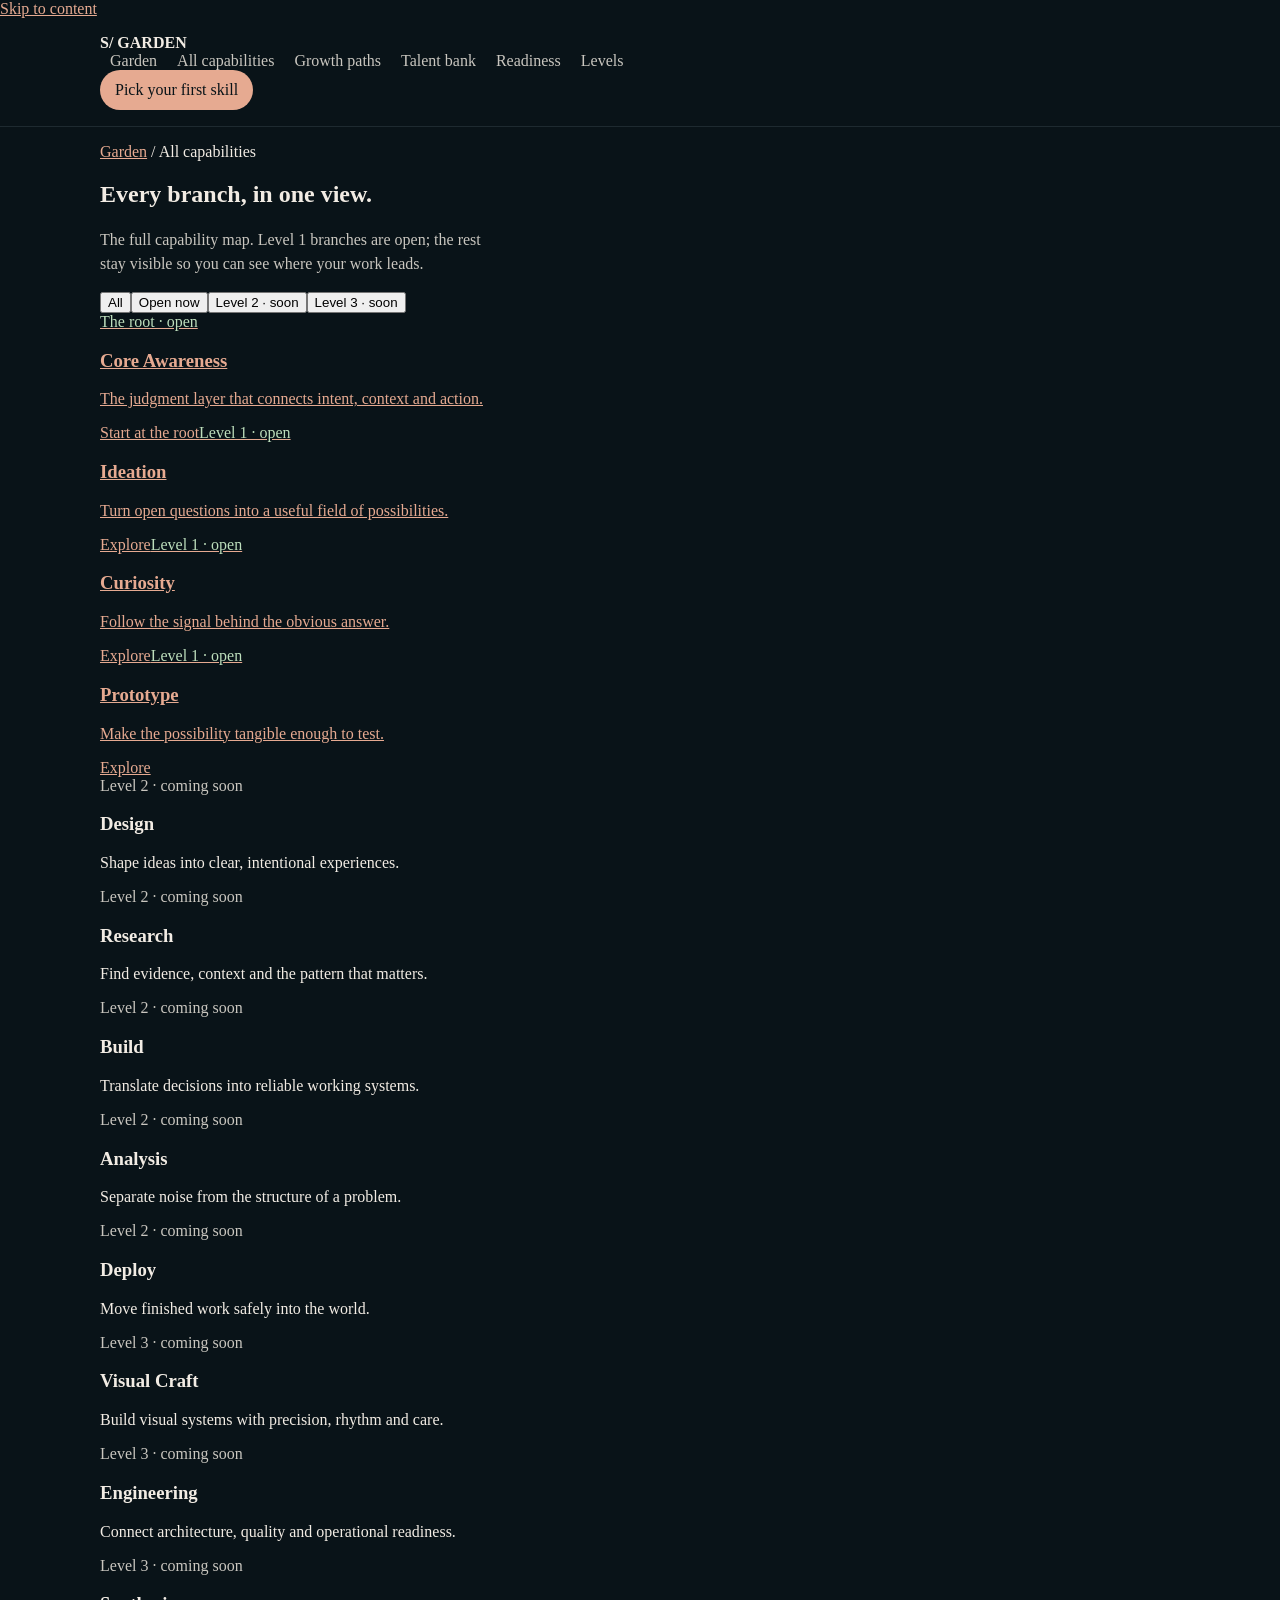
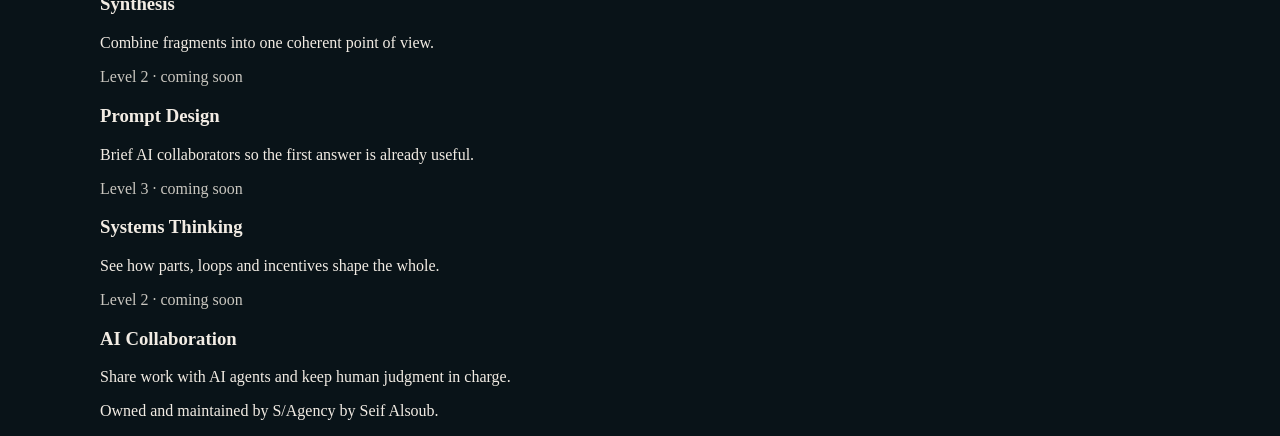
==== capabilities.html @ 02c0d37f "Add capabilities.html" ====
<!doctype html><html lang="en"><head><meta charset="utf-8"><link rel="icon" href="assets/img/favicon.svg" type="image/svg+xml"><meta name="viewport" content="width=device-width,initial-scale=1"><title>All capabilities · S/ Capability Garden</title><link rel="stylesheet" href="assets/css/site.css"></head><body><a class="skip" href="#main">Skip to content</a><header class="site-head"><div class="wrap"><a class="brand" href="index.html">S/ GARDEN</a><nav class="nav" id="site-nav"><a href="index.html">Garden</a><a href="capabilities.html" aria-current="page">All capabilities</a><a href="growth-paths.html">Growth paths</a><a href="talent-bank.html">Talent bank</a><a href="readiness.html">Readiness</a><a href="levels.html">Levels</a></nav><a class="btn btn-primary head-cta" href="index.html#start">Pick your first skill</a></div></header><main id="main"><section class="page-hero"><div class="wrap"><p class="crumbs"><a href="index.html">Garden</a> / All capabilities</p><h1>Every branch, in one view.</h1><p class="lede">The full capability map. Level 1 branches are open; the rest stay visible so you can see where your work leads.</p></div></section><section class="section tight"><div class="wrap"><div class="chips" data-filter-group="#cap-grid" role="group" aria-label="Filter capabilities"><button class="chip" aria-pressed="true" data-filter="all">All</button><button class="chip" aria-pressed="false" data-filter="open">Open now</button><button class="chip" aria-pressed="false" data-filter="l2">Level 2 · soon</button><button class="chip" aria-pressed="false" data-filter="l3">Level 3 · soon</button></div><div class="grid3" id="cap-grid"><a class="cap live" href="skills/core-awareness.html" data-tags="open root"><span class="pill open"><span class="dot"></span>The root · open</span><h3>Core Awareness</h3><p>The judgment layer that connects intent, context and action.</p><span class="act">Start at the root</span></a><a class="cap live" href="skills/ideation.html" data-tags="open l1"><span class="pill open"><span class="dot"></span>Level 1 · open</span><h3>Ideation</h3><p>Turn open questions into a useful field of possibilities.</p><span class="act">Explore</span></a><a class="cap live" href="skills/curiosity.html" data-tags="open l1"><span class="pill open"><span class="dot"></span>Level 1 · open</span><h3>Curiosity</h3><p>Follow the signal behind the obvious answer.</p><span class="act">Explore</span></a><a class="cap live" href="skills/prototype.html" data-tags="open l1"><span class="pill open"><span class="dot"></span>Level 1 · open</span><h3>Prototype</h3><p>Make the possibility tangible enough to test.</p><span class="act">Explore</span></a><div class="cap locked" data-tags="l2"><span class="pill soon">Level 2 · coming soon</span><h3>Design</h3><p>Shape ideas into clear, intentional experiences.</p></div><div class="cap locked" data-tags="l2"><span class="pill soon">Level 2 · coming soon</span><h3>Research</h3><p>Find evidence, context and the pattern that matters.</p></div><div class="cap locked" data-tags="l2"><span class="pill soon">Level 2 · coming soon</span><h3>Build</h3><p>Translate decisions into reliable working systems.</p></div><div class="cap locked" data-tags="l2"><span class="pill soon">Level 2 · coming soon</span><h3>Analysis</h3><p>Separate noise from the structure of a problem.</p></div><div class="cap locked" data-tags="l2"><span class="pill soon">Level 2 · coming soon</span><h3>Deploy</h3><p>Move finished work safely into the world.</p></div><div class="cap locked" data-tags="l3"><span class="pill soon">Level 3 · coming soon</span><h3>Visual Craft</h3><p>Build visual systems with precision, rhythm and care.</p></div><div class="cap locked" data-tags="l3"><span class="pill soon">Level 3 · coming soon</span><h3>Engineering</h3><p>Connect architecture, quality and operational readiness.</p></div><div class="cap locked" data-tags="l3"><span class="pill soon">Level 3 · coming soon</span><h3>Synthesis</h3><p>Combine fragments into one coherent point of view.</p></div><div class="cap locked" data-tags="l2"><span class="pill soon">Level 2 · coming soon</span><h3>Prompt Design</h3><p>Brief AI collaborators so the first answer is already useful.</p></div><div class="cap locked" data-tags="l3"><span class="pill soon">Level 3 · coming soon</span><h3>Systems Thinking</h3><p>See how parts, loops and incentives shape the whole.</p></div><div class="cap locked" data-tags="l2"><span class="pill soon">Level 2 · coming soon</span><h3>AI Collaboration</h3><p>Share work with AI agents and keep human judgment in charge.</p></div></div></div></section></main><footer class="site-foot"><div class="wrap"><p class="copy">Owned and maintained by S/Agency by Seif Alsoub.</p></div></footer><script src="assets/js/site.js" defer></script></body></html>
---- assets/css/site.css ----
/* Capability Garden — core styles (full file uploading next) */
:root{--bg:#091318;--ink:#f2ece4;--muted:#c9c6bf;--leaf:#bddebc;--clay:#e6aa91;--bark:#71463a}
*{box-sizing:border-box}html,body{margin:0;background:var(--bg);color:var(--ink);font-family:Georgia,serif}
a{color:var(--clay)}.wrap{max-width:1120px;margin:0 auto;padding:0 20px}.site-head{padding:16px 0;border-bottom:1px solid #1e2a30}.brand{display:inline-flex;gap:8px;align-items:center;text-decoration:none;color:var(--ink);font-weight:700}.nav a{margin:0 10px;text-decoration:none;color:var(--muted)}.btn{display:inline-flex;gap:8px;align-items:center;padding:10px 14px;border:1px solid #2a3a42;border-radius:999px;text-decoration:none;color:var(--ink)}.btn-primary{background:var(--clay);color:#091318;border-color:transparent}.hero{padding:48px 0}.lede{color:var(--muted);max-width:50ch;line-height:1.5}.node.live{outline:2px solid var(--leaf)}.node.locked{opacity:.55}.pill.open{color:var(--leaf)}.pill.soon{color:var(--muted)}
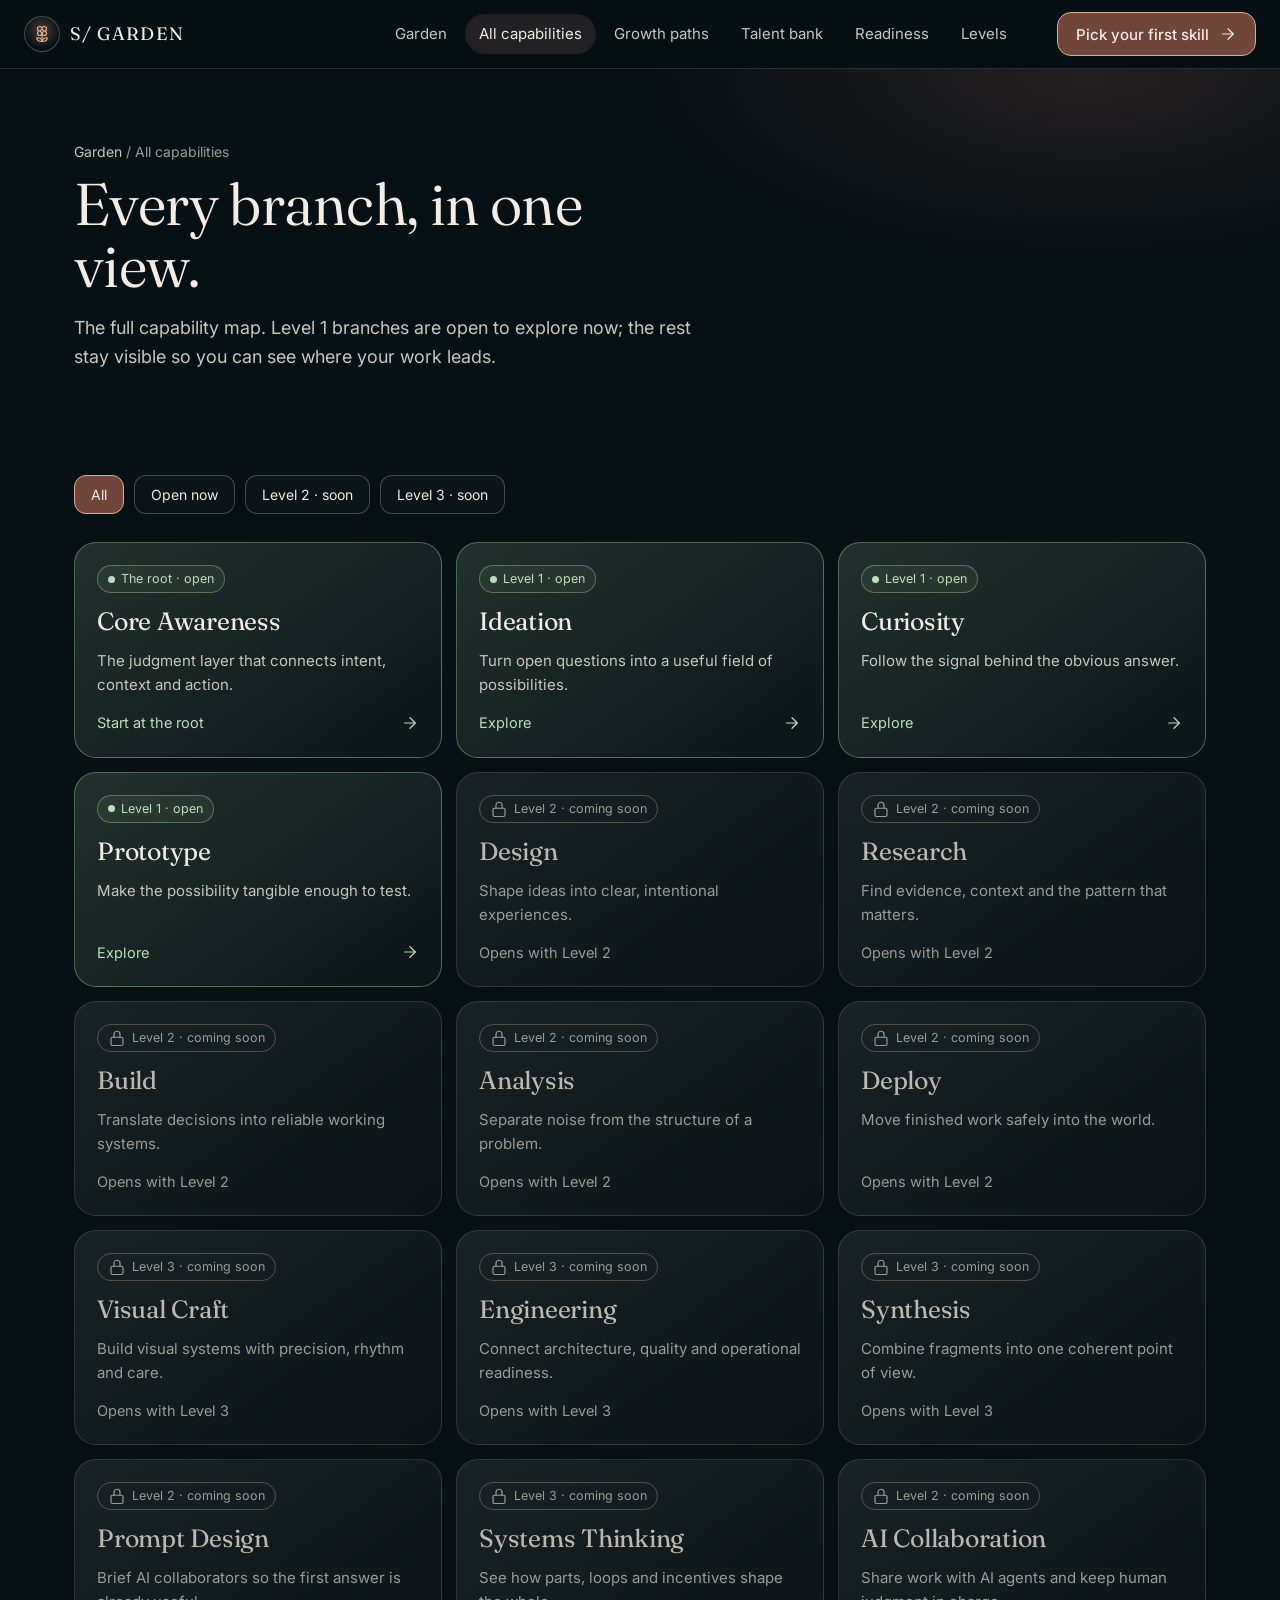
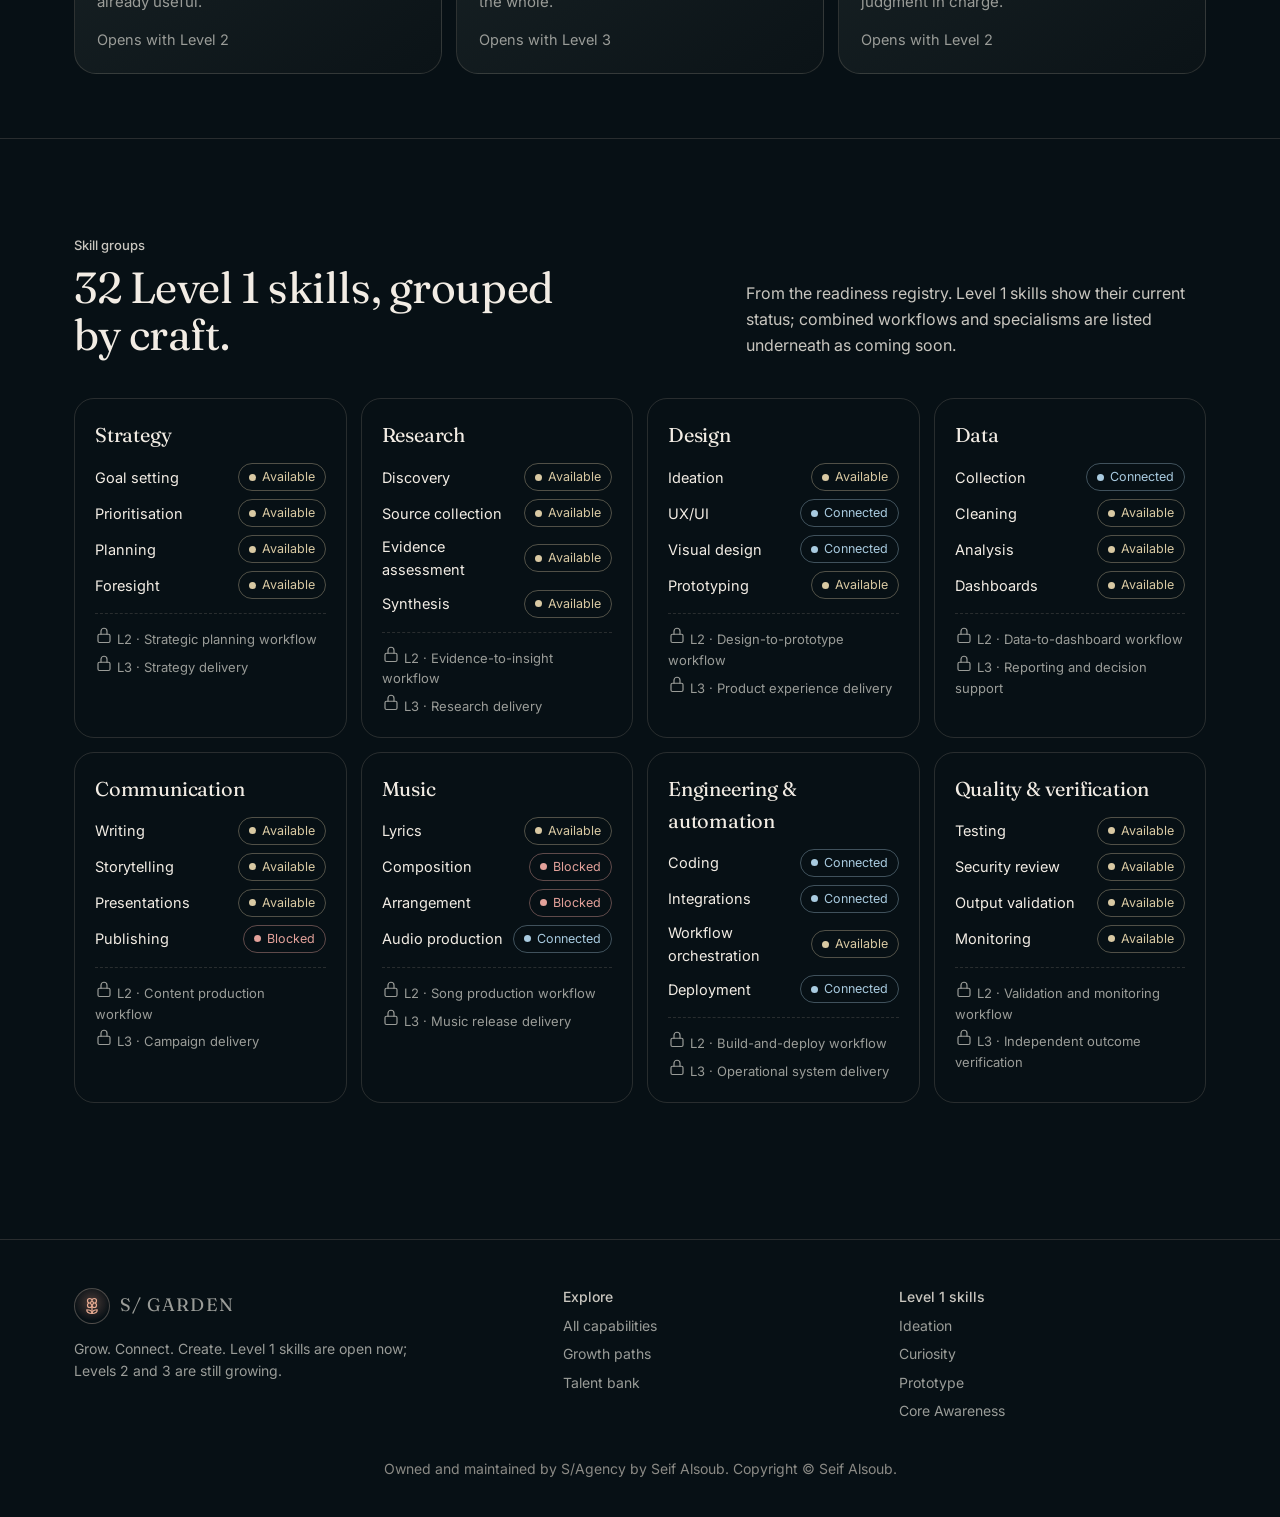
==== commit e4a3635b: "Full capabilities page" ====
--- a/capabilities.html
+++ b/capabilities.html
@@ -1 +1,27 @@
-<!doctype html><html lang="en"><head><meta charset="utf-8"><link rel="icon" href="assets/img/favicon.svg" type="image/svg+xml"><meta name="viewport" content="width=device-width,initial-scale=1"><title>All capabilities · S/ Capability Garden</title><link rel="stylesheet" href="assets/css/site.css"></head><body><a class="skip" href="#main">Skip to content</a><header class="site-head"><div class="wrap"><a class="brand" href="index.html">S/ GARDEN</a><nav class="nav" id="site-nav"><a href="index.html">Garden</a><a href="capabilities.html" aria-current="page">All capabilities</a><a href="growth-paths.html">Growth paths</a><a href="talent-bank.html">Talent bank</a><a href="readiness.html">Readiness</a><a href="levels.html">Levels</a></nav><a class="btn btn-primary head-cta" href="index.html#start">Pick your first skill</a></div></header><main id="main"><section class="page-hero"><div class="wrap"><p class="crumbs"><a href="index.html">Garden</a> / All capabilities</p><h1>Every branch, in one view.</h1><p class="lede">The full capability map. Level 1 branches are open; the rest stay visible so you can see where your work leads.</p></div></section><section class="section tight"><div class="wrap"><div class="chips" data-filter-group="#cap-grid" role="group" aria-label="Filter capabilities"><button class="chip" aria-pressed="true" data-filter="all">All</button><button class="chip" aria-pressed="false" data-filter="open">Open now</button><button class="chip" aria-pressed="false" data-filter="l2">Level 2 · soon</button><button class="chip" aria-pressed="false" data-filter="l3">Level 3 · soon</button></div><div class="grid3" id="cap-grid"><a class="cap live" href="skills/core-awareness.html" data-tags="open root"><span class="pill open"><span class="dot"></span>The root · open</span><h3>Core Awareness</h3><p>The judgment layer that connects intent, context and action.</p><span class="act">Start at the root</span></a><a class="cap live" href="skills/ideation.html" data-tags="open l1"><span class="pill open"><span class="dot"></span>Level 1 · open</span><h3>Ideation</h3><p>Turn open questions into a useful field of possibilities.</p><span class="act">Explore</span></a><a class="cap live" href="skills/curiosity.html" data-tags="open l1"><span class="pill open"><span class="dot"></span>Level 1 · open</span><h3>Curiosity</h3><p>Follow the signal behind the obvious answer.</p><span class="act">Explore</span></a><a class="cap live" href="skills/prototype.html" data-tags="open l1"><span class="pill open"><span class="dot"></span>Level 1 · open</span><h3>Prototype</h3><p>Make the possibility tangible enough to test.</p><span class="act">Explore</span></a><div class="cap locked" data-tags="l2"><span class="pill soon">Level 2 · coming soon</span><h3>Design</h3><p>Shape ideas into clear, intentional experiences.</p></div><div class="cap locked" data-tags="l2"><span class="pill soon">Level 2 · coming soon</span><h3>Research</h3><p>Find evidence, context and the pattern that matters.</p></div><div class="cap locked" data-tags="l2"><span class="pill soon">Level 2 · coming soon</span><h3>Build</h3><p>Translate decisions into reliable working systems.</p></div><div class="cap locked" data-tags="l2"><span class="pill soon">Level 2 · coming soon</span><h3>Analysis</h3><p>Separate noise from the structure of a problem.</p></div><div class="cap locked" data-tags="l2"><span class="pill soon">Level 2 · coming soon</span><h3>Deploy</h3><p>Move finished work safely into the world.</p></div><div class="cap locked" data-tags="l3"><span class="pill soon">Level 3 · coming soon</span><h3>Visual Craft</h3><p>Build visual systems with precision, rhythm and care.</p></div><div class="cap locked" data-tags="l3"><span class="pill soon">Level 3 · coming soon</span><h3>Engineering</h3><p>Connect architecture, quality and operational readiness.</p></div><div class="cap locked" data-tags="l3"><span class="pill soon">Level 3 · coming soon</span><h3>Synthesis</h3><p>Combine fragments into one coherent point of view.</p></div><div class="cap locked" data-tags="l2"><span class="pill soon">Level 2 · coming soon</span><h3>Prompt Design</h3><p>Brief AI collaborators so the first answer is already useful.</p></div><div class="cap locked" data-tags="l3"><span class="pill soon">Level 3 · coming soon</span><h3>Systems Thinking</h3><p>See how parts, loops and incentives shape the whole.</p></div><div class="cap locked" data-tags="l2"><span class="pill soon">Level 2 · coming soon</span><h3>AI Collaboration</h3><p>Share work with AI agents and keep human judgment in charge.</p></div></div></div></section></main><footer class="site-foot"><div class="wrap"><p class="copy">Owned and maintained by S/Agency by Seif Alsoub.</p></div></footer><script src="assets/js/site.js" defer></script></body></html>
+<!doctype html><html lang="en"><head><meta charset="utf-8"><link rel="icon" href="assets/img/favicon.svg" type="image/svg+xml">
+<meta name="viewport" content="width=device-width,initial-scale=1">
+<title>All capabilities · S/ Capability Garden</title><meta name="description" content="A living tree of human judgment and AI capability. Level 1 is open.">
+<link rel="preconnect" href="https://fonts.googleapis.com">
+<link rel="preconnect" href="https://fonts.gstatic.com" crossorigin>
+<link rel="stylesheet" href="https://fonts.googleapis.com/css2?family=Fraunces:opsz,wght@9..144,300..600&family=Inter:wght@400..600&display=swap">
+<link rel="stylesheet" href="assets/css/site.css"></head><body>
+<a class="skip" href="#main">Skip to content</a>
+<header class="site-head"><div class="wrap">
+<a class="brand" href="index.html" aria-label="S/ Garden home"><span class="mark"><svg class="icon" viewBox="0 0 24 24" aria-hidden="true"><path d="M12 5a3 3 0 1 1 3 3m-3-3a3 3 0 1 0-3 3m3-3v1M9 8a3 3 0 1 0 3 3M9 8h1m5 0a3 3 0 1 1-3 3m3-3h-1m-2 3v-1"/><circle cx="12" cy="8" r="2"/><path d="M12 10v12"/><path d="M12 22c4.2 0 7-1.667 7-5-4.2 0-7 1.667-7 5Z"/><path d="M12 22c-4.2 0-7-1.667-7-5 4.2 0 7 1.667 7 5Z"/></svg></span>S/ GARDEN</a>
+<button class="menu-btn" aria-expanded="false" aria-controls="site-nav" aria-label="Menu"><svg class="icon" viewBox="0 0 24 24" aria-hidden="true"><path d="M4 6h16M4 12h16M4 18h16"/></svg></button>
+<nav class="nav" id="site-nav" aria-label="Main"><a href="index.html">Garden</a><a href="capabilities.html" aria-current="page">All capabilities</a><a href="growth-paths.html">Growth paths</a><a href="talent-bank.html">Talent bank</a><a href="readiness.html">Readiness</a><a href="levels.html">Levels</a></nav>
+<a class="btn btn-primary head-cta" href="index.html#start">Pick your first skill <svg class="icon" viewBox="0 0 24 24" aria-hidden="true"><path d="M5 12h14"/><path d="m12 5 7 7-7 7"/></svg></a>
+</div></header>
+<main id="main"><section class="page-hero"><div class="wrap"><p class="crumbs"><a href="index.html">Garden</a> / All capabilities</p><h1>Every branch, in one view.</h1><p class="lede">The full capability map. Level 1 branches are open to explore now; the rest stay visible so you can see where your work leads.</p></div></section>
+<section class="section tight"><div class="wrap">
+ <div class="chips" data-filter-group="#cap-grid" role="group" aria-label="Filter capabilities"><button class="chip" aria-pressed="true" data-filter="all">All</button><button class="chip" aria-pressed="false" data-filter="open">Open now</button><button class="chip" aria-pressed="false" data-filter="l2">Level 2 · soon</button><button class="chip" aria-pressed="false" data-filter="l3">Level 3 · soon</button></div>
+ <div class="grid3" id="cap-grid"><a class="cap live" href="skills/core-awareness.html" data-tags="open root"><span class="pill open" style="align-self:flex-start"><span class="dot"></span>The root · open</span><h3>Core Awareness</h3><p>The judgment layer that connects intent, context and action.</p><span class="act">Start at the root <svg class="icon" viewBox="0 0 24 24" aria-hidden="true"><path d="M5 12h14"/><path d="m12 5 7 7-7 7"/></svg></span></a><a class="cap live" href="skills/ideation.html" data-tags="open l1"><span class="pill open" style="align-self:flex-start"><span class="dot"></span>Level 1 · open</span><h3>Ideation</h3><p>Turn open questions into a useful field of possibilities.</p><span class="act">Explore <svg class="icon" viewBox="0 0 24 24" aria-hidden="true"><path d="M5 12h14"/><path d="m12 5 7 7-7 7"/></svg></span></a><a class="cap live" href="skills/curiosity.html" data-tags="open l1"><span class="pill open" style="align-self:flex-start"><span class="dot"></span>Level 1 · open</span><h3>Curiosity</h3><p>Follow the signal behind the obvious answer.</p><span class="act">Explore <svg class="icon" viewBox="0 0 24 24" aria-hidden="true"><path d="M5 12h14"/><path d="m12 5 7 7-7 7"/></svg></span></a><a class="cap live" href="skills/prototype.html" data-tags="open l1"><span class="pill open" style="align-self:flex-start"><span class="dot"></span>Level 1 · open</span><h3>Prototype</h3><p>Make the possibility tangible enough to test.</p><span class="act">Explore <svg class="icon" viewBox="0 0 24 24" aria-hidden="true"><path d="M5 12h14"/><path d="m12 5 7 7-7 7"/></svg></span></a><div class="cap locked" data-tags="l2"><span class="pill soon" style="align-self:flex-start"><svg class="icon" viewBox="0 0 24 24" aria-hidden="true"><rect width="16" height="11" x="4" y="11" rx="2"/><path d="M8 11V7a4 4 0 0 1 8 0v4"/></svg> Level 2 · coming soon</span><h3>Design</h3><p>Shape ideas into clear, intentional experiences.</p><span class="act">Opens with Level 2</span></div><div class="cap locked" data-tags="l2"><span class="pill soon" style="align-self:flex-start"><svg class="icon" viewBox="0 0 24 24" aria-hidden="true"><rect width="16" height="11" x="4" y="11" rx="2"/><path d="M8 11V7a4 4 0 0 1 8 0v4"/></svg> Level 2 · coming soon</span><h3>Research</h3><p>Find evidence, context and the pattern that matters.</p><span class="act">Opens with Level 2</span></div><div class="cap locked" data-tags="l2"><span class="pill soon" style="align-self:flex-start"><svg class="icon" viewBox="0 0 24 24" aria-hidden="true"><rect width="16" height="11" x="4" y="11" rx="2"/><path d="M8 11V7a4 4 0 0 1 8 0v4"/></svg> Level 2 · coming soon</span><h3>Build</h3><p>Translate decisions into reliable working systems.</p><span class="act">Opens with Level 2</span></div><div class="cap locked" data-tags="l2"><span class="pill soon" style="align-self:flex-start"><svg class="icon" viewBox="0 0 24 24" aria-hidden="true"><rect width="16" height="11" x="4" y="11" rx="2"/><path d="M8 11V7a4 4 0 0 1 8 0v4"/></svg> Level 2 · coming soon</span><h3>Analysis</h3><p>Separate noise from the structure of a problem.</p><span class="act">Opens with Level 2</span></div><div class="cap locked" data-tags="l2"><span class="pill soon" style="align-self:flex-start"><svg class="icon" viewBox="0 0 24 24" aria-hidden="true"><rect width="16" height="11" x="4" y="11" rx="2"/><path d="M8 11V7a4 4 0 0 1 8 0v4"/></svg> Level 2 · coming soon</span><h3>Deploy</h3><p>Move finished work safely into the world.</p><span class="act">Opens with Level 2</span></div><div class="cap locked" data-tags="l3"><span class="pill soon" style="align-self:flex-start"><svg class="icon" viewBox="0 0 24 24" aria-hidden="true"><rect width="16" height="11" x="4" y="11" rx="2"/><path d="M8 11V7a4 4 0 0 1 8 0v4"/></svg> Level 3 · coming soon</span><h3>Visual Craft</h3><p>Build visual systems with precision, rhythm and care.</p><span class="act">Opens with Level 3</span></div><div class="cap locked" data-tags="l3"><span class="pill soon" style="align-self:flex-start"><svg class="icon" viewBox="0 0 24 24" aria-hidden="true"><rect width="16" height="11" x="4" y="11" rx="2"/><path d="M8 11V7a4 4 0 0 1 8 0v4"/></svg> Level 3 · coming soon</span><h3>Engineering</h3><p>Connect architecture, quality and operational readiness.</p><span class="act">Opens with Level 3</span></div><div class="cap locked" data-tags="l3"><span class="pill soon" style="align-self:flex-start"><svg class="icon" viewBox="0 0 24 24" aria-hidden="true"><rect width="16" height="11" x="4" y="11" rx="2"/><path d="M8 11V7a4 4 0 0 1 8 0v4"/></svg> Level 3 · coming soon</span><h3>Synthesis</h3><p>Combine fragments into one coherent point of view.</p><span class="act">Opens with Level 3</span></div><div class="cap locked" data-tags="l2"><span class="pill soon" style="align-self:flex-start"><svg class="icon" viewBox="0 0 24 24" aria-hidden="true"><rect width="16" height="11" x="4" y="11" rx="2"/><path d="M8 11V7a4 4 0 0 1 8 0v4"/></svg> Level 2 · coming soon</span><h3>Prompt Design</h3><p>Brief AI collaborators so the first answer is already useful.</p><span class="act">Opens with Level 2</span></div><div class="cap locked" data-tags="l3"><span class="pill soon" style="align-self:flex-start"><svg class="icon" viewBox="0 0 24 24" aria-hidden="true"><rect width="16" height="11" x="4" y="11" rx="2"/><path d="M8 11V7a4 4 0 0 1 8 0v4"/></svg> Level 3 · coming soon</span><h3>Systems Thinking</h3><p>See how parts, loops and incentives shape the whole.</p><span class="act">Opens with Level 3</span></div><div class="cap locked" data-tags="l2"><span class="pill soon" style="align-self:flex-start"><svg class="icon" viewBox="0 0 24 24" aria-hidden="true"><rect width="16" height="11" x="4" y="11" rx="2"/><path d="M8 11V7a4 4 0 0 1 8 0v4"/></svg> Level 2 · coming soon</span><h3>AI Collaboration</h3><p>Share work with AI agents and keep human judgment in charge.</p><span class="act">Opens with Level 2</span></div></div>
+</div></section>
+<section class="section band"><div class="wrap"><div class="sec-head"><div><p class="label">Skill groups</p><h2>32 Level 1 skills, grouped by craft.</h2></div><p>From the readiness registry. Level 1 skills show their current status; combined workflows and specialisms are listed underneath as coming soon.</p></div>
+<div class="groups"><article class="group"><h3>Strategy</h3><ul><li><span>Goal setting</span><span class="pill Available"><span class="dot"></span>Available</span></li><li><span>Prioritisation</span><span class="pill Available"><span class="dot"></span>Available</span></li><li><span>Planning</span><span class="pill Available"><span class="dot"></span>Available</span></li><li><span>Foresight</span><span class="pill Available"><span class="dot"></span>Available</span></li></ul><div class="later"><span><svg class="icon" viewBox="0 0 24 24" aria-hidden="true"><rect width="16" height="11" x="4" y="11" rx="2"/><path d="M8 11V7a4 4 0 0 1 8 0v4"/></svg> L2 · Strategic planning workflow</span><span><svg class="icon" viewBox="0 0 24 24" aria-hidden="true"><rect width="16" height="11" x="4" y="11" rx="2"/><path d="M8 11V7a4 4 0 0 1 8 0v4"/></svg> L3 · Strategy delivery</span></div></article><article class="group"><h3>Research</h3><ul><li><span>Discovery</span><span class="pill Available"><span class="dot"></span>Available</span></li><li><span>Source collection</span><span class="pill Available"><span class="dot"></span>Available</span></li><li><span>Evidence assessment</span><span class="pill Available"><span class="dot"></span>Available</span></li><li><span>Synthesis</span><span class="pill Available"><span class="dot"></span>Available</span></li></ul><div class="later"><span><svg class="icon" viewBox="0 0 24 24" aria-hidden="true"><rect width="16" height="11" x="4" y="11" rx="2"/><path d="M8 11V7a4 4 0 0 1 8 0v4"/></svg> L2 · Evidence-to-insight workflow</span><span><svg class="icon" viewBox="0 0 24 24" aria-hidden="true"><rect width="16" height="11" x="4" y="11" rx="2"/><path d="M8 11V7a4 4 0 0 1 8 0v4"/></svg> L3 · Research delivery</span></div></article><article class="group"><h3>Design</h3><ul><li><span>Ideation</span><span class="pill Available"><span class="dot"></span>Available</span></li><li><span>UX/UI</span><span class="pill Connected"><span class="dot"></span>Connected</span></li><li><span>Visual design</span><span class="pill Connected"><span class="dot"></span>Connected</span></li><li><span>Prototyping</span><span class="pill Available"><span class="dot"></span>Available</span></li></ul><div class="later"><span><svg class="icon" viewBox="0 0 24 24" aria-hidden="true"><rect width="16" height="11" x="4" y="11" rx="2"/><path d="M8 11V7a4 4 0 0 1 8 0v4"/></svg> L2 · Design-to-prototype workflow</span><span><svg class="icon" viewBox="0 0 24 24" aria-hidden="true"><rect width="16" height="11" x="4" y="11" rx="2"/><path d="M8 11V7a4 4 0 0 1 8 0v4"/></svg> L3 · Product experience delivery</span></div></article><article class="group"><h3>Data</h3><ul><li><span>Collection</span><span class="pill Connected"><span class="dot"></span>Connected</span></li><li><span>Cleaning</span><span class="pill Available"><span class="dot"></span>Available</span></li><li><span>Analysis</span><span class="pill Available"><span class="dot"></span>Available</span></li><li><span>Dashboards</span><span class="pill Available"><span class="dot"></span>Available</span></li></ul><div class="later"><span><svg class="icon" viewBox="0 0 24 24" aria-hidden="true"><rect width="16" height="11" x="4" y="11" rx="2"/><path d="M8 11V7a4 4 0 0 1 8 0v4"/></svg> L2 · Data-to-dashboard workflow</span><span><svg class="icon" viewBox="0 0 24 24" aria-hidden="true"><rect width="16" height="11" x="4" y="11" rx="2"/><path d="M8 11V7a4 4 0 0 1 8 0v4"/></svg> L3 · Reporting and decision support</span></div></article><article class="group"><h3>Communication</h3><ul><li><span>Writing</span><span class="pill Available"><span class="dot"></span>Available</span></li><li><span>Storytelling</span><span class="pill Available"><span class="dot"></span>Available</span></li><li><span>Presentations</span><span class="pill Available"><span class="dot"></span>Available</span></li><li><span>Publishing</span><span class="pill Blocked"><span class="dot"></span>Blocked</span></li></ul><div class="later"><span><svg class="icon" viewBox="0 0 24 24" aria-hidden="true"><rect width="16" height="11" x="4" y="11" rx="2"/><path d="M8 11V7a4 4 0 0 1 8 0v4"/></svg> L2 · Content production workflow</span><span><svg class="icon" viewBox="0 0 24 24" aria-hidden="true"><rect width="16" height="11" x="4" y="11" rx="2"/><path d="M8 11V7a4 4 0 0 1 8 0v4"/></svg> L3 · Campaign delivery</span></div></article><article class="group"><h3>Music</h3><ul><li><span>Lyrics</span><span class="pill Available"><span class="dot"></span>Available</span></li><li><span>Composition</span><span class="pill Blocked"><span class="dot"></span>Blocked</span></li><li><span>Arrangement</span><span class="pill Blocked"><span class="dot"></span>Blocked</span></li><li><span>Audio production</span><span class="pill Connected"><span class="dot"></span>Connected</span></li></ul><div class="later"><span><svg class="icon" viewBox="0 0 24 24" aria-hidden="true"><rect width="16" height="11" x="4" y="11" rx="2"/><path d="M8 11V7a4 4 0 0 1 8 0v4"/></svg> L2 · Song production workflow</span><span><svg class="icon" viewBox="0 0 24 24" aria-hidden="true"><rect width="16" height="11" x="4" y="11" rx="2"/><path d="M8 11V7a4 4 0 0 1 8 0v4"/></svg> L3 · Music release delivery</span></div></article><article class="group"><h3>Engineering &amp; automation</h3><ul><li><span>Coding</span><span class="pill Connected"><span class="dot"></span>Connected</span></li><li><span>Integrations</span><span class="pill Connected"><span class="dot"></span>Connected</span></li><li><span>Workflow orchestration</span><span class="pill Available"><span class="dot"></span>Available</span></li><li><span>Deployment</span><span class="pill Connected"><span class="dot"></span>Connected</span></li></ul><div class="later"><span><svg class="icon" viewBox="0 0 24 24" aria-hidden="true"><rect width="16" height="11" x="4" y="11" rx="2"/><path d="M8 11V7a4 4 0 0 1 8 0v4"/></svg> L2 · Build-and-deploy workflow</span><span><svg class="icon" viewBox="0 0 24 24" aria-hidden="true"><rect width="16" height="11" x="4" y="11" rx="2"/><path d="M8 11V7a4 4 0 0 1 8 0v4"/></svg> L3 · Operational system delivery</span></div></article><article class="group"><h3>Quality &amp; verification</h3><ul><li><span>Testing</span><span class="pill Available"><span class="dot"></span>Available</span></li><li><span>Security review</span><span class="pill Available"><span class="dot"></span>Available</span></li><li><span>Output validation</span><span class="pill Available"><span class="dot"></span>Available</span></li><li><span>Monitoring</span><span class="pill Available"><span class="dot"></span>Available</span></li></ul><div class="later"><span><svg class="icon" viewBox="0 0 24 24" aria-hidden="true"><rect width="16" height="11" x="4" y="11" rx="2"/><path d="M8 11V7a4 4 0 0 1 8 0v4"/></svg> L2 · Validation and monitoring workflow</span><span><svg class="icon" viewBox="0 0 24 24" aria-hidden="true"><rect width="16" height="11" x="4" y="11" rx="2"/><path d="M8 11V7a4 4 0 0 1 8 0v4"/></svg> L3 · Independent outcome verification</span></div></article></div></div></section></main>
+<footer class="site-foot"><div class="wrap"><div class="foot-grid">
+<div><a class="brand" href="index.html"><span class="mark"><svg class="icon" viewBox="0 0 24 24" aria-hidden="true"><path d="M12 5a3 3 0 1 1 3 3m-3-3a3 3 0 1 0-3 3m3-3v1M9 8a3 3 0 1 0 3 3M9 8h1m5 0a3 3 0 1 1-3 3m3-3h-1m-2 3v-1"/><circle cx="12" cy="8" r="2"/><path d="M12 10v12"/><path d="M12 22c4.2 0 7-1.667 7-5-4.2 0-7 1.667-7 5Z"/><path d="M12 22c-4.2 0-7-1.667-7-5 4.2 0 7 1.667 7 5Z"/></svg></span>S/ GARDEN</a><p style="margin-top:14px;max-width:38ch">Grow. Connect. Create. Level 1 skills are open now; Levels 2 and 3 are still growing.</p></div>
+<div><h4>Explore</h4><ul><li><a href="capabilities.html">All capabilities</a></li><li><a href="growth-paths.html">Growth paths</a></li><li><a href="talent-bank.html">Talent bank</a></li></ul></div>
+<div><h4>Level 1 skills</h4><ul><li><a href="skills/ideation.html">Ideation</a></li><li><a href="skills/curiosity.html">Curiosity</a></li><li><a href="skills/prototype.html">Prototype</a></li><li><a href="skills/core-awareness.html">Core Awareness</a></li></ul></div>
+</div><p class="copy">Owned and maintained by S/Agency by Seif Alsoub. Copyright © Seif Alsoub.</p></div></footer>
+<script src="assets/js/site.js" defer></script></body></html>
--- a/assets/css/site.css
+++ b/assets/css/site.css
@@ -1,4 +1,308 @@
-/* Capability Garden — core styles (full file uploading next) */
-:root{--bg:#091318;--ink:#f2ece4;--muted:#c9c6bf;--leaf:#bddebc;--clay:#e6aa91;--bark:#71463a}
-*{box-sizing:border-box}html,body{margin:0;background:var(--bg);color:var(--ink);font-family:Georgia,serif}
-a{color:var(--clay)}.wrap{max-width:1120px;margin:0 auto;padding:0 20px}.site-head{padding:16px 0;border-bottom:1px solid #1e2a30}.brand{display:inline-flex;gap:8px;align-items:center;text-decoration:none;color:var(--ink);font-weight:700}.nav a{margin:0 10px;text-decoration:none;color:var(--muted)}.btn{display:inline-flex;gap:8px;align-items:center;padding:10px 14px;border:1px solid #2a3a42;border-radius:999px;text-decoration:none;color:var(--ink)}.btn-primary{background:var(--clay);color:#091318;border-color:transparent}.hero{padding:48px 0}.lede{color:var(--muted);max-width:50ch;line-height:1.5}.node.live{outline:2px solid var(--leaf)}.node.locked{opacity:.55}.pill.open{color:var(--leaf)}.pill.soon{color:var(--muted)}
+/* S/ Capability Garden — launch prototype (Level 1)
+   Tokens derived from Figma UCNszZ2Fvwwv0ubMIpipi8 (bg #091318, ink #f2ece4, rose #c68a79/#e6aa91, leaf #bddebc).
+   Deviation: Georgia/Inter from Figma replaced by Fraunces (display) + Inter (text), loaded from Google Fonts. */
+:root{
+  --night:#071015; --deep:#0b161b; --panel:#0f1c21; --line:rgba(219,197,182,.16); --line-strong:rgba(219,197,182,.3);
+  --ink:#f2ece4; --soft:#c9c6bf; --mute:#9a9c98; --rose:#c68a79; --petal:#e6aa91; --clay:#71463a;
+  --leaf:#bddebc; --leaf-line:rgba(155,190,151,.45); --leaf-bg:rgba(126,170,122,.10);
+  --serif:"Fraunces",Georgia,serif; --sans:"Inter",system-ui,-apple-system,"Segoe UI",sans-serif;
+  --r-s:12px; --r-m:20px; --r-l:30px; --wrap:1180px;
+}
+*{box-sizing:border-box}
+html{scroll-behavior:smooth}
+@media (prefers-reduced-motion:reduce){html{scroll-behavior:auto}*,*::before,*::after{animation:none!important;transition:none!important}}
+body{margin:0;background:var(--night);color:var(--ink);font:400 16px/1.6 var(--sans);-webkit-font-smoothing:antialiased}
+img{max-width:100%;display:block}
+a{color:inherit}
+:focus-visible{outline:2px solid var(--petal);outline-offset:3px;border-radius:6px}
+.wrap{max-width:var(--wrap);margin:0 auto;padding:0 24px}
+.skip{position:absolute;left:-999px;top:8px;background:var(--ink);color:var(--night);padding:8px 14px;border-radius:8px;z-index:99}
+.skip:focus{left:12px}
+h1,h2,h3{font-family:var(--serif);font-weight:400;letter-spacing:-.01em;margin:0}
+p{margin:0}
+.label{font-size:13px;color:var(--rose);font-weight:500}
+.lede{color:var(--soft);font-size:18px;max-width:58ch}
+.muted{color:var(--mute)}
+.icon{width:18px;height:18px;flex:none;stroke:currentColor;fill:none;stroke-width:1.6;stroke-linecap:round;stroke-linejoin:round}
+
+/* Header */
+.site-head{position:sticky;top:0;z-index:40;background:rgba(7,16,21,.82);backdrop-filter:blur(14px);border-bottom:1px solid var(--line)}
+.site-head .wrap{display:flex;align-items:center;gap:28px;height:68px;max-width:1320px}
+.brand{display:flex;align-items:center;gap:10px;text-decoration:none;font-family:var(--serif);font-size:18px;letter-spacing:.06em}
+.brand .mark{width:36px;height:36px;border-radius:50%;display:grid;place-items:center;border:1px solid var(--line-strong);background:radial-gradient(circle at 50% 40%,rgba(198,138,121,.35),transparent 70%);color:var(--petal)}
+.nav{display:flex;gap:4px;margin-left:auto}
+.nav a{padding:8px 14px;border-radius:999px;text-decoration:none;color:var(--soft);font-size:15px}
+.nav a:hover{color:var(--ink);background:rgba(255,255,255,.04)}
+.nav a[aria-current=page]{color:var(--ink);background:rgba(198,138,121,.14)}
+.head-cta{margin-left:8px}
+.menu-btn{display:none;margin-left:auto;background:none;border:1px solid var(--line-strong);color:var(--ink);border-radius:10px;padding:8px}
+@media (max-width:980px){
+  .nav{display:none;position:absolute;top:68px;left:0;right:0;flex-direction:column;background:var(--deep);padding:12px 16px 18px;border-bottom:1px solid var(--line)}
+  .nav.open{display:flex}.nav a{padding:12px 14px}
+  .menu-btn{display:block}.head-cta{display:none}
+}
+
+/* Buttons */
+.btn{display:inline-flex;align-items:center;gap:10px;padding:12px 18px;border-radius:14px;font:500 15px/1 var(--sans);text-decoration:none;border:1px solid var(--line-strong);color:var(--ink);background:rgba(255,255,255,.03);cursor:pointer;transition:background .2s,border-color .2s}
+.btn:hover{background:rgba(255,255,255,.07)}
+.btn-primary{background:var(--clay);border-color:var(--petal)}
+.btn-primary:hover{background:#86553f}
+.btn-leaf{background:var(--leaf-bg);border-color:var(--leaf-line);color:var(--leaf)}
+.btn[aria-disabled=true]{opacity:.55;cursor:not-allowed}
+
+/* Status pills */
+.pill{display:inline-flex;align-items:center;gap:6px;font-size:12.5px;padding:3px 10px;border-radius:999px;border:1px solid var(--line-strong);color:var(--soft);white-space:nowrap}
+.pill.open{color:var(--leaf);border-color:var(--leaf-line);background:var(--leaf-bg)}
+.pill.soon{color:var(--mute)}
+.pill.Available{color:#d9c9a3;border-color:rgba(217,201,163,.35)}
+.pill.Connected{color:#a9cbe0;border-color:rgba(169,203,224,.35)}
+.pill.Blocked{color:#e3a19a;border-color:rgba(227,161,154,.4)}
+.dot{width:7px;height:7px;border-radius:50%;background:currentColor}
+
+/* ===== Hero / tree (Figma 1:5 overlay) ===== */
+.hero{position:relative;overflow:hidden;background:#091318}
+.hero-stage{position:relative;max-width:1440px;margin:0 auto;padding:8px 12px 28px;min-height:min(860px,calc(100dvh - 68px))}
+.hero-stage .tree-crop{--cx:0;--cy:0;--cw:1129.421875;--ch:846.5625;width:min(100%,1120px);margin:0 auto;aspect-ratio:1129.421875/846.5625}
+.tree-crop{position:relative;width:100%;aspect-ratio:var(--cw)/var(--ch);overflow:hidden;container-type:inline-size}
+.tree-full{position:absolute;width:calc(100% * 1129.421875 / var(--cw));aspect-ratio:1129.421875/846.5625;left:calc(-100% * var(--cx) / var(--cw));top:calc(-100cqw * var(--cy) / var(--cw))}
+.tree-full>img{position:absolute;inset:0;width:100%;height:100%;object-fit:cover}
+.tree-full::after{content:"";position:absolute;inset:0;pointer-events:none;background:radial-gradient(ellipse 72% 68% at 50% 48%,transparent 52%,rgba(9,19,24,.55) 78%,#091318 100%)}
+.tree-nodes{position:absolute;inset:0;container-type:inline-size;z-index:2;--u:calc(100cqw / 1129.421875)}
+.node{position:absolute;left:calc(var(--x)*var(--u));top:calc(var(--y)*var(--u));width:calc(var(--s)*var(--u));height:calc(var(--s)*var(--u));border-radius:50%;display:flex;flex-direction:column;align-items:center;justify-content:center;text-align:center;text-decoration:none;color:var(--ink);background:radial-gradient(circle at 50% 35%,rgba(40,48,50,.78),rgba(10,16,19,.86));border:1px solid rgba(242,236,228,.22);font-family:var(--serif);cursor:pointer;padding:0;transition:transform .25s,box-shadow .25s,border-color .25s;z-index:2}
+.node .n{font-weight:600;font-size:max(8px,calc(var(--u)*12.5));line-height:1.05}
+.node .l{font-family:var(--sans);font-size:max(7px,calc(var(--u)*9.5));color:var(--soft);margin-top:calc(var(--u)*3)}
+.node .ring{position:absolute;left:-4%;top:-16.8%;width:133.5%;height:133.5%;border-radius:50%;border:1px solid rgba(230,170,145,.18);pointer-events:none}
+.node .ring::after{content:"";position:absolute;left:76.5%;top:12.5%;width:8%;height:8%;border-radius:50%;background:var(--petal);box-shadow:0 0 8px var(--petal)}
+.node.live{border-color:rgba(230,170,145,.55);box-shadow:0 0 0 calc(var(--u)*3) rgba(230,170,145,.12),0 0 calc(var(--u)*32) rgba(230,170,145,.42),0 0 calc(var(--u)*18) rgba(189,222,188,.18)}
+.node.live .l{color:#e6c4a8}
+.node.live .ring{border-color:rgba(230,170,145,.45)}
+.node.live .ring::after{background:var(--petal);box-shadow:0 0 10px var(--petal);animation:pulse 2.6s ease-in-out infinite}
+.node.live:hover,.node.live:focus-visible{transform:scale(1.07);border-color:var(--petal)}
+.node.locked{opacity:.62;filter:saturate(.45)}
+.node.locked .ring{border-style:dashed;border-color:rgba(242,236,228,.14)}
+.node.locked .ring::after{background:#59615f;box-shadow:none}
+.node.locked .lock{width:calc(var(--u)*11);height:calc(var(--u)*11);min-width:8px;min-height:8px;margin-bottom:calc(var(--u)*2);opacity:.8}
+.node.locked:hover,.node.locked:focus-visible{opacity:.85}
+.node.core{z-index:3;background:radial-gradient(circle at 50% 30%,rgba(230,170,145,.4),rgba(30,20,20,.5) 70%);border-color:rgba(230,170,145,.55);box-shadow:0 0 calc(var(--u)*48) rgba(230,170,145,.45),0 0 calc(var(--u)*20) rgba(198,138,121,.35)}
+.node.core .n{font-size:max(9px,calc(var(--u)*15))}
+.node.core .l{color:#f0dcc8;font-size:max(7px,calc(var(--u)*10))}
+.node.core .ring{display:none}
+@keyframes pulse{0%,100%{opacity:1;transform:scale(1)}50%{opacity:.55;transform:scale(1.5)}}
+.tip{position:absolute;z-index:5;transform:translate(-50%,calc(-100% - 10px));background:#101d22;border:1px solid var(--line-strong);border-radius:12px;padding:10px 12px;font:13px/1.4 var(--sans);color:var(--soft);width:max-content;max-width:220px;pointer-events:none;opacity:0;transition:opacity .15s}
+.tip.show{opacity:1}
+.tip strong{display:block;color:var(--ink);font-weight:600;margin-bottom:2px}
+.hero-copy{position:absolute;left:clamp(16px,3.2vw,36px);top:clamp(72px,16%,150px);width:min(190px,17vw);z-index:6;pointer-events:none}
+.hero-copy > *{pointer-events:auto}
+.hero-copy h1{font-size:clamp(28px,3.2vw,42px);line-height:.96;font-weight:400;letter-spacing:-.025em;color:#f4eee9}
+.hero-copy h1 span{display:block}
+.hero-copy .lede{font-size:15px;line-height:1.48;color:#aaa9a5;margin:18px 0 20px;max-width:171px}
+.btn-ghost{display:inline-flex;align-items:center;justify-content:space-between;gap:8px;width:100%;max-width:171px;height:46px;padding:0 16px;border-radius:16px;border:1px solid rgba(223,202,180,.36);background:linear-gradient(165deg,rgba(47,45,41,.76),rgba(24,30,31,.68));color:#eee3d7;font:400 15px/1 var(--serif);text-decoration:none}
+.btn-ghost:hover{border-color:rgba(223,202,180,.55)}
+.scroll-hint{display:flex;align-items:center;gap:10px;margin-top:28px;font-size:12px;color:#858886}
+.scroll-box{display:inline-grid;place-items:center;width:18px;height:28px;border:1px solid #7e8380;border-radius:10px;font-size:12px}
+.hero-panel{position:absolute;right:clamp(12px,2.4vw,28px);top:clamp(48px,10%,90px);width:min(188px,16.5vw);z-index:6;display:flex;flex-direction:column;padding:14px 12px;border-radius:24px;border:1px solid rgba(226,218,206,.19);background:linear-gradient(107deg,rgba(14,21,24,.9),rgba(6,13,17,.82));backdrop-filter:blur(18px);box-shadow:0 24px 80px rgba(0,0,0,.4)}
+.stories-head{display:flex;align-items:center;justify-content:space-between;color:#d9c6b7;font-family:var(--serif);font-size:13px;margin-bottom:12px}
+.stories-head a{color:#d9c6b7;display:grid;place-items:center}
+.hero-panel .card.season{padding:12px;border-radius:19px;background:rgba(24,28,28,.74);border:1px solid rgba(224,211,196,.23);margin-bottom:8px}
+.hero-panel .season h2{font-family:var(--sans);font-weight:500;font-size:18px;line-height:1.2;margin:4px 0 8px;color:#f2ece4}
+.ready-blurb{font-size:11px;line-height:1.38;color:#c1c4bf}
+.ready-blurb .k{color:#c68a79;font-weight:500;margin-top:8px;text-transform:uppercase;letter-spacing:.02em}
+.ready-blurb .k:first-child{margin-top:0}
+.hero-panel .btn-ghost{height:42px;font:400 11px/1 var(--sans);max-width:100%;margin-top:12px}
+.hero-panel .panel-head{margin:14px 0 8px;padding:0 3px;font-family:var(--serif);font-size:13px;color:#d9c6b7}
+.hero-panel .panel-head a{color:#d9c6b7}
+.hero-panel .feat{display:grid;gap:9px}
+.feat-locked{display:grid;grid-template-columns:30px 1fr;gap:7px;align-items:center;text-decoration:none;padding:8px;border-radius:15px;border:1px solid rgba(225,218,207,.11);background:rgba(9,16,19,.54)}
+.feat-locked .ic{width:30px;height:30px;border-radius:15px;display:grid;place-items:center;border:1px solid rgba(210,154,119,.28);color:var(--petal);box-shadow:inset 0 0 15px rgba(217,147,112,.19)}
+.feat-locked b{font-family:var(--serif);font-weight:400;font-size:14px;color:#f2ece4;display:block;line-height:1.2}
+.feat-locked small{color:#9c9d99;font-size:10px}
+.feat-locked .bar{grid-column:2;height:3px;border-radius:10px;background:rgba(214,230,229,.11);position:relative;overflow:hidden}
+.feat-locked .bar::after{content:"";position:absolute;left:0;top:0;bottom:0;width:var(--p,60%);border-radius:10px;background:linear-gradient(90deg,transparent,#bad2d5 50%,#fff);box-shadow:0 0 8px #dff}
+.hero-panel .view-all{margin-top:12px;font-size:12px}
+.dock{display:flex;justify-content:center;padding:0;margin:0;position:absolute;left:50%;bottom:18px;transform:translateX(-50%);z-index:7}
+.dock-inner{display:flex;align-items:stretch;background:linear-gradient(168deg,rgba(34,34,32,.92),rgba(13,20,23,.87));border:1px solid rgba(225,210,194,.27);border-radius:23px;backdrop-filter:blur(16px);overflow:hidden;box-shadow:0 15px 50px rgba(0,0,0,.6)}
+.dock a{display:flex;align-items:center;gap:12px;padding:10px 16px;text-decoration:none;min-height:56px}
+.dock a+a{border-left:1px solid rgba(255,255,255,.08)}
+.dock a:hover{background:rgba(255,255,255,.03)}
+.dock .ic{width:45px;height:45px;border-radius:22.5px;display:grid;place-items:center;border:1px solid rgba(220,161,121,.33);color:var(--petal);box-shadow:inset 0 0 18px rgba(214,148,112,.22)}
+.dock small{display:block;color:#a9a29c;font-size:11px;font-family:var(--sans)}
+.dock b{font-family:var(--serif);font-weight:400;font-size:11px;color:#f2ece4}
+.quick{position:absolute;left:clamp(12px,2vw,22px);top:55%;transform:translateY(-50%);display:grid;gap:5px;padding:8px 6px;border:1px solid rgba(221,216,205,.17);border-radius:20px;background:rgba(7,15,19,.83);backdrop-filter:blur(14px);z-index:6}
+.quick a{width:37px;height:39px;display:grid;place-items:center;border-radius:13px;color:var(--soft)}
+.quick a[aria-current=page]{background:rgba(255,255,255,.02);color:var(--petal)}
+.quick a:hover{background:rgba(255,255,255,.06);color:var(--ink)}
+@media (max-width:1100px){.hero-stage{padding-bottom:24px;min-height:0;display:flex;flex-direction:column}.hero-copy,.hero-panel,.quick{position:static;transform:none;width:100%;max-width:640px;margin:16px auto 0}.hero-copy{order:-1}.hero-stage .tree-crop{order:0;width:100%}.hero-panel{order:1}.dock{position:relative;left:auto;bottom:auto;transform:none;margin:18px auto 0}.quick{display:none}.hero-copy .lede{max-width:48ch}.btn-ghost{max-width:220px}}
+@media (max-width:720px){.dock-inner{flex-direction:column;width:min(100%,340px)}.dock a+a{border-left:0;border-top:1px solid rgba(255,255,255,.08)}}
+
+/* Sections */
+.section{padding:96px 0}
+.section.tight{padding:64px 0}
+.sec-head{display:flex;justify-content:space-between;align-items:flex-end;gap:32px;margin-bottom:40px;flex-wrap:wrap}
+.sec-head h2{font-size:clamp(30px,3.4vw,44px);line-height:1.08;margin-top:8px;max-width:18ch}
+.sec-head p{max-width:46ch;color:var(--soft)}
+.band{border-top:1px solid var(--line)}
+
+/* Levels strata */
+.strata{display:grid;grid-template-columns:1.3fr 1fr 1fr;gap:16px}
+.stratum{border:1px solid var(--line);border-radius:var(--r-l);padding:28px;position:relative;min-height:260px;display:flex;flex-direction:column;gap:12px;background:rgba(255,255,255,.012)}
+.stratum .num{font-family:var(--serif);font-size:54px;line-height:1;color:var(--mute)}
+.stratum h3{font-size:26px}
+.stratum p{color:var(--soft);font-size:15.5px}
+.stratum .foot{margin-top:auto;display:flex;justify-content:space-between;align-items:center;gap:10px;flex-wrap:wrap}
+.stratum.on{border-color:var(--leaf-line);background:linear-gradient(150deg,rgba(33,49,45,.9),rgba(12,21,26,.9))}
+.stratum.on .num{color:var(--leaf)}
+.stratum.off{color:var(--mute)}
+.stratum.off h3{color:#cfcac2}
+@media (max-width:900px){.strata{grid-template-columns:1fr}}
+
+/* Skill cards with lens crop of the tree */
+.skills3{display:grid;grid-template-columns:repeat(3,1fr);gap:18px}
+.skill-card{display:flex;flex-direction:column;text-decoration:none;border:1px solid var(--leaf-line);border-radius:var(--r-l);overflow:hidden;background:linear-gradient(160deg,#172a28,#0c151a);transition:transform .25s,border-color .25s}
+.skill-card:hover{transform:translateY(-3px);border-color:var(--leaf)}
+.lens{height:190px;background-image:url(../img/tree.jpg);background-repeat:no-repeat;background-size:var(--bs,320%);background-position:var(--bp,50% 50%);position:relative}
+.lens::after{content:"";position:absolute;inset:0;background:linear-gradient(180deg,transparent 40%,#0f1d1e 100%)}
+.skill-card .body{padding:22px 24px 26px;display:flex;flex-direction:column;gap:10px;flex:1}
+.skill-card h3{font-size:28px}
+.skill-card p{color:var(--soft);font-size:15.5px}
+.skill-card .go{margin-top:auto;display:flex;justify-content:space-between;align-items:center;color:var(--leaf);font-size:15px;padding-top:8px}
+@media (max-width:900px){.skills3{grid-template-columns:1fr}}
+
+/* Tools grid */
+.grid3{display:grid;grid-template-columns:repeat(3,minmax(0,1fr));gap:14px}
+@media (max-width:900px){.grid3{grid-template-columns:1fr 1fr}}
+@media (max-width:620px){.grid3{grid-template-columns:1fr}}
+.tile{border:1px solid var(--line);border-radius:22px;padding:22px;display:flex;flex-direction:column;gap:10px;min-height:200px;background:linear-gradient(145deg,rgb(27,38,41),rgb(12,21,26))}
+.tile.fruit{border-color:var(--leaf-line);background:linear-gradient(145deg,rgb(33,49,45),rgb(12,21,26))}
+.tile.seed{opacity:.72}
+.tile .top{display:flex;justify-content:space-between;align-items:center;gap:8px;font-size:13.5px;color:var(--mute)}
+.tile h3{font-size:23px;line-height:1.15}
+.tile p{color:var(--soft);font-size:15px}
+.tile .act{margin-top:auto;display:flex;justify-content:space-between;align-items:center;color:var(--soft);font-size:15px;padding-top:6px;text-decoration:none}
+.tile .act.live{color:var(--leaf)}
+
+/* Readiness strip */
+.ready-strip{display:grid;grid-template-columns:repeat(4,1fr);border:1px solid var(--line);border-radius:var(--r-l);overflow:hidden}
+.ready-strip div{padding:26px;border-right:1px solid var(--line)}
+.ready-strip div:last-child{border-right:0}
+.ready-strip b{font-family:var(--serif);font-size:44px;font-weight:350;display:block;line-height:1.1}
+.ready-strip span{color:var(--soft);font-size:14.5px}
+@media (max-width:760px){.ready-strip{grid-template-columns:1fr 1fr}.ready-strip div:nth-child(2){border-right:0}.ready-strip div:nth-child(-n+2){border-bottom:1px solid var(--line)}}
+
+/* CTA */
+.cta{border:1px solid rgba(230,170,145,.35);border-radius:34px;padding:56px;display:grid;grid-template-columns:1.4fr 1fr;gap:32px;align-items:center;background:radial-gradient(ellipse at 90% 0%,rgba(113,70,58,.45),transparent 60%),linear-gradient(150deg,#101d22,#081116)}
+.cta h2{font-size:clamp(30px,3.2vw,42px);line-height:1.1}
+.cta .actions{display:flex;gap:10px;flex-wrap:wrap;justify-content:flex-end}
+@media (max-width:820px){.cta{grid-template-columns:1fr;padding:34px}.cta .actions{justify-content:flex-start}}
+
+/* Page hero (inner pages) */
+.page-hero{padding:72px 0 40px;background:radial-gradient(ellipse 50% 80% at 85% 0%,rgba(113,70,58,.28),transparent 70%)}
+.page-hero h1{font-size:clamp(38px,4.6vw,62px);line-height:1.04;max-width:16ch;margin:10px 0 18px;font-weight:350}
+.crumbs{font-size:14px;color:var(--mute)}
+.crumbs a{color:var(--soft);text-decoration:none}
+.chips{display:flex;flex-wrap:wrap;gap:10px;margin-bottom:28px}
+.chip{padding:10px 16px;border-radius:12px;border:1px solid var(--line-strong);background:rgba(255,255,255,.02);color:var(--ink);font:14px var(--sans);cursor:pointer}
+.chip[aria-pressed=true]{background:var(--clay);border-color:var(--petal)}
+
+/* Capability cards */
+.cap{border:1px solid var(--line);border-radius:22px;padding:22px;display:flex;flex-direction:column;gap:8px;min-height:190px;text-decoration:none;background:linear-gradient(145deg,rgb(24,34,37),rgb(11,19,23))}
+.cap.live{border-color:var(--leaf-line);background:linear-gradient(145deg,rgb(33,49,45),rgb(12,21,26))}
+.cap.locked{color:var(--mute)}
+.cap h3{font-size:25px;color:var(--ink)}
+.cap.locked h3{color:#bdb8b0}
+.cap p{font-size:15px;color:var(--soft)}
+.cap.locked p{color:var(--mute)}
+.cap .act{margin-top:auto;display:flex;justify-content:space-between;align-items:center;font-size:14.5px;padding-top:6px}
+.cap.live .act{color:var(--leaf)}
+[hidden]{display:none!important}
+
+/* Group registry */
+.groups{display:grid;grid-template-columns:repeat(4,1fr);gap:14px}
+@media (max-width:1000px){.groups{grid-template-columns:1fr 1fr}}
+@media (max-width:560px){.groups{grid-template-columns:1fr}}
+.group{border:1px solid var(--line);border-radius:20px;padding:20px}
+.group h3{font-size:20px;margin-bottom:12px}
+.group ul{list-style:none;margin:0;padding:0;display:grid;gap:8px}
+.group li{display:flex;justify-content:space-between;gap:8px;align-items:center;font-size:14.5px}
+.group .later{margin-top:14px;padding-top:12px;border-top:1px dashed var(--line);font-size:13px;color:var(--mute);display:grid;gap:4px}
+
+/* Table */
+.table-wrap{overflow-x:auto;border:1px solid var(--line);border-radius:20px}
+table{width:100%;border-collapse:collapse;font-size:14.5px;min-width:760px}
+th,td{text-align:left;padding:14px 16px;border-bottom:1px solid var(--line);vertical-align:top}
+th{font-weight:500;color:var(--mute);font-size:13px;background:rgba(255,255,255,.02)}
+tr:last-child td{border-bottom:0}
+td .id{color:var(--mute);font-size:12.5px}
+
+/* Paths */
+.paths{display:grid;grid-template-columns:280px 1fr;gap:18px}
+@media (max-width:860px){.paths{grid-template-columns:1fr}}
+.path-list{display:grid;gap:7px;align-content:start}
+.path-list button{display:flex;justify-content:space-between;align-items:center;min-height:46px;padding:0 14px;border-radius:13px;border:1px solid rgba(255,255,255,.07);background:rgba(255,255,255,.02);color:var(--ink);font:15.5px var(--sans);cursor:pointer;text-align:left}
+.path-list button small{font-size:11.5px;color:var(--mute)}
+.path-list button[aria-selected=true]{background:rgba(64,43,39,.45);border-color:rgba(217,155,125,.45);color:#f4ddd3}
+.path-list button.locked{color:var(--mute);cursor:not-allowed}
+.path-list .sep{font-size:12.5px;color:var(--mute);padding:10px 4px 2px}
+.path-panel{border:1px solid rgba(216,185,159,.17);border-radius:25px;padding:30px;background:linear-gradient(145deg,rgb(23,30,32),rgb(10,18,22))}
+.path-panel h2{font-size:38px;margin:4px 0 6px}
+.steps{list-style:none;margin:26px 0 0;padding:0;display:grid;gap:10px}
+.steps li{display:grid;grid-template-columns:44px 1fr auto;gap:14px;align-items:center;padding:18px;border:1px solid var(--line);border-radius:18px}
+.steps .k{font-family:var(--serif);font-size:20px;color:var(--petal)}
+.steps small{display:block;font-size:12.5px;color:var(--rose)}
+.steps b{font-family:var(--serif);font-weight:500;font-size:19px;display:block}
+.steps p{color:var(--soft);font-size:14.5px}
+
+/* Skill page */
+.skill-hero{display:grid;grid-template-columns:1.2fr .8fr;gap:40px;align-items:center;padding:56px 0 30px}
+.skill-hero .orb{aspect-ratio:1;border-radius:50%;background-image:url(../img/tree.jpg);background-repeat:no-repeat;background-size:var(--bs,300%);background-position:var(--bp);border:1px solid var(--leaf-line);box-shadow:0 0 80px rgba(189,222,188,.15),inset 0 0 60px rgba(7,16,21,.8);max-width:380px;justify-self:end;width:100%}
+@media (max-width:860px){.skill-hero{grid-template-columns:1fr}.skill-hero .orb{justify-self:start;max-width:260px}}
+.reg-list{display:grid;grid-template-columns:1fr 1fr;gap:14px}
+@media (max-width:760px){.reg-list{grid-template-columns:1fr}}
+.reg{border:1px solid var(--line);border-radius:20px;padding:22px;display:flex;flex-direction:column;gap:10px}
+.reg .top{display:flex;justify-content:space-between;gap:10px;align-items:center}
+.reg h3{font-size:22px}
+.reg dl{margin:0;display:grid;gap:8px;font-size:14.5px}
+.reg dt{color:var(--mute);font-size:12.5px}
+.reg dd{margin:0;color:var(--soft)}
+.next-row{display:flex;flex-wrap:wrap;gap:10px}
+.next-row .pill{padding:8px 14px;font-size:14px}
+
+/* Tool UI */
+details.tool{border-top:1px solid var(--line);margin-top:8px;padding-top:12px}
+details.tool summary{cursor:pointer;color:var(--leaf);list-style:none;display:flex;justify-content:space-between;align-items:center;font-size:15px}
+details.tool summary::-webkit-details-marker{display:none}
+.tool-body{display:grid;gap:10px;margin-top:14px}
+.tool-body label{font-size:13px;color:var(--mute);display:grid;gap:5px}
+.tool-body input,.tool-body textarea,.tool-body select{width:100%;background:#08131a;border:1px solid var(--line-strong);border-radius:10px;color:var(--ink);font:14px var(--sans);padding:9px 11px}
+.tool-body textarea{min-height:96px;resize:vertical}
+.tool-body .row{display:grid;grid-template-columns:repeat(3,1fr);gap:8px}
+.tool-out{font-size:14px;color:var(--soft);background:rgba(189,222,188,.06);border:1px solid rgba(189,222,188,.2);border-radius:10px;padding:10px 12px;min-height:40px;white-space:pre-wrap;overflow-wrap:anywhere}
+.tool-out table{min-width:0;font-size:13px}.tool-out td,.tool-out th{padding:5px 6px}
+.fruit-grid{display:grid;grid-template-columns:repeat(2,minmax(0,1fr));gap:16px}
+@media (max-width:820px){.fruit-grid{grid-template-columns:1fr}}
+
+.wf{display:flex;flex-direction:column;gap:8px;border:1px solid var(--line);border-radius:20px;padding:20px}
+.wf h3{font-size:20px}
+.wf p{font-size:14.5px;color:var(--soft)}
+.wf .meta{font-size:12.5px;color:var(--mute)}
+.wf a{color:var(--petal);font-size:14px;text-decoration:none;display:inline-flex;gap:6px;align-items:center;margin-top:auto}
+
+.notice{display:flex;gap:12px;align-items:flex-start;border:1px dashed var(--line-strong);border-radius:16px;padding:16px 18px;color:var(--soft);font-size:14.5px}
+.notify{display:flex;gap:10px;flex-wrap:wrap;margin-top:16px}
+.notify input{flex:1;min-width:220px;background:#08131a;border:1px solid var(--line-strong);border-radius:12px;color:var(--ink);font:15px var(--sans);padding:12px 14px}
+
+/* Footer */
+.site-foot{border-top:1px solid var(--line);margin-top:40px;padding:48px 0 36px;color:var(--mute);font-size:14px}
+.foot-grid{display:grid;grid-template-columns:1.5fr 1fr 1fr;gap:28px}
+.foot-grid h4{font:500 14px var(--sans);color:var(--soft);margin:0 0 10px}
+.foot-grid ul{list-style:none;margin:0;padding:0;display:grid;gap:6px}
+.foot-grid a{text-decoration:none;color:var(--mute)}
+.foot-grid a:hover{color:var(--ink)}
+.copy{margin-top:36px;text-align:center;color:#8b8a85}
+@media (max-width:720px){.foot-grid{grid-template-columns:1fr 1fr}.foot-grid>div:first-child{grid-column:1/-1}}
+.dl-row{display:flex;flex-wrap:wrap;gap:10px;align-items:center;margin-top:18px;font-size:13px}
+/* fixes after screenshot review */
+.brand,.brand *{white-space:nowrap}
+@media (max-width:980px){.head-cta{display:none!important}}
+.table-wrap table{min-width:920px}
+.os-group{font-family:var(--serif,Georgia),serif;font-weight:400;font-size:24px;margin:30px 0 14px}.os-group a{color:var(--ink);text-decoration:none}.os-group:first-of-type{margin-top:6px}
+.wf{display:flex;flex-direction:column}.wf a[download]{margin-top:auto}
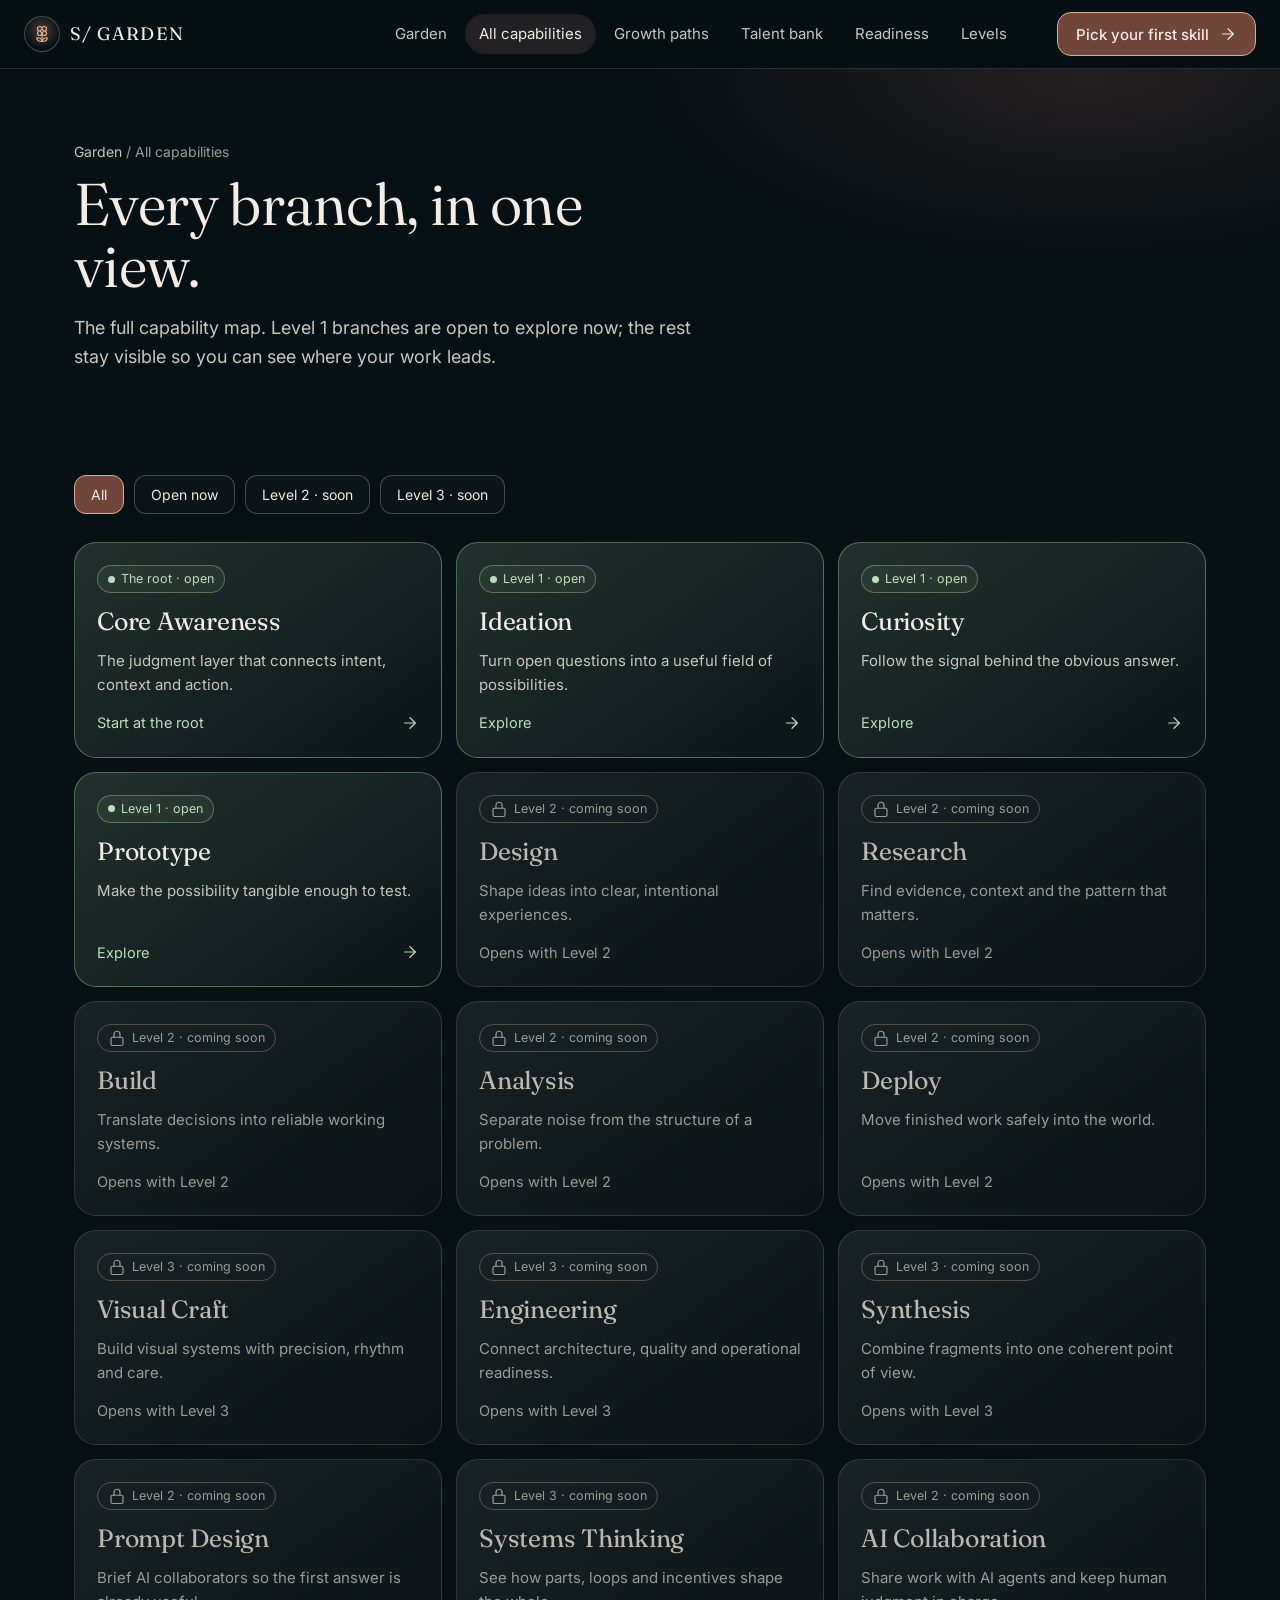
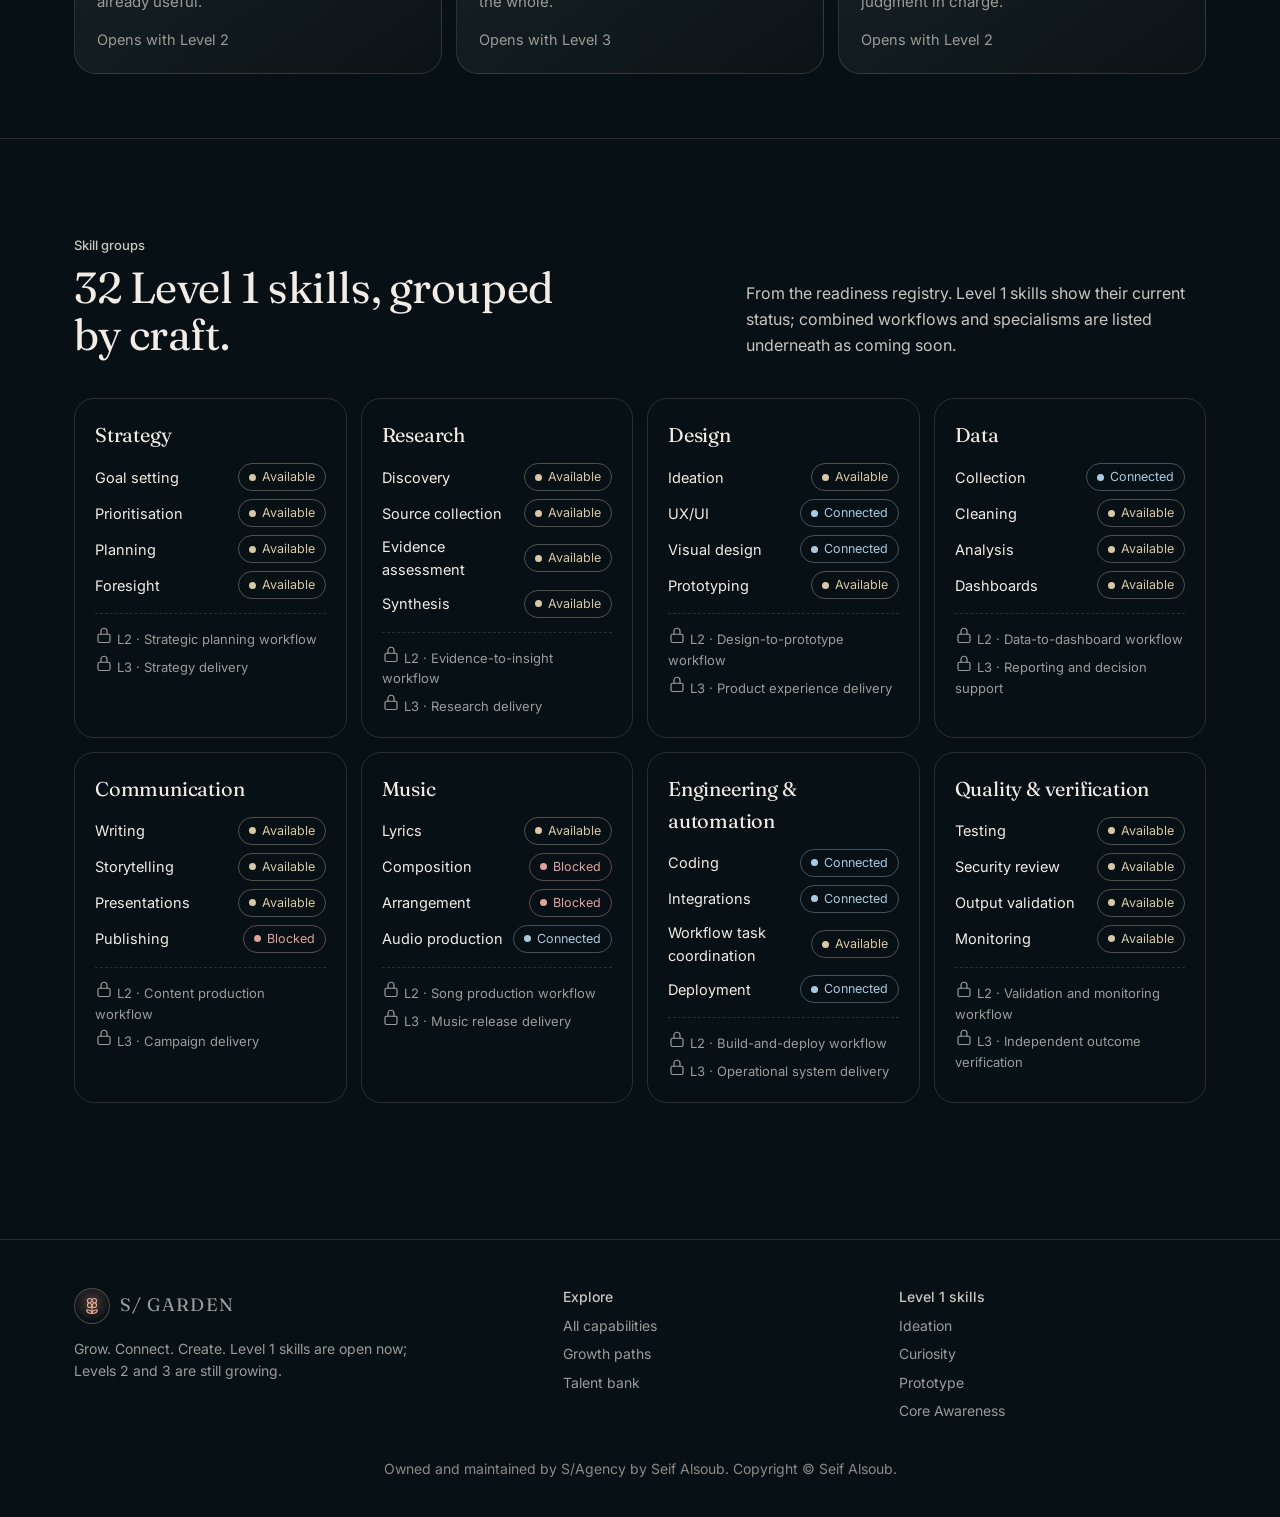
==== commit 78a4a330: "Use plain English and keep Seif's permissions clear Simplify screen and README wording where present" ====
--- a/capabilities.html
+++ b/capabilities.html
@@ -18,7 +18,7 @@
  <div class="grid3" id="cap-grid"><a class="cap live" href="skills/core-awareness.html" data-tags="open root"><span class="pill open" style="align-self:flex-start"><span class="dot"></span>The root · open</span><h3>Core Awareness</h3><p>The judgment layer that connects intent, context and action.</p><span class="act">Start at the root <svg class="icon" viewBox="0 0 24 24" aria-hidden="true"><path d="M5 12h14"/><path d="m12 5 7 7-7 7"/></svg></span></a><a class="cap live" href="skills/ideation.html" data-tags="open l1"><span class="pill open" style="align-self:flex-start"><span class="dot"></span>Level 1 · open</span><h3>Ideation</h3><p>Turn open questions into a useful field of possibilities.</p><span class="act">Explore <svg class="icon" viewBox="0 0 24 24" aria-hidden="true"><path d="M5 12h14"/><path d="m12 5 7 7-7 7"/></svg></span></a><a class="cap live" href="skills/curiosity.html" data-tags="open l1"><span class="pill open" style="align-self:flex-start"><span class="dot"></span>Level 1 · open</span><h3>Curiosity</h3><p>Follow the signal behind the obvious answer.</p><span class="act">Explore <svg class="icon" viewBox="0 0 24 24" aria-hidden="true"><path d="M5 12h14"/><path d="m12 5 7 7-7 7"/></svg></span></a><a class="cap live" href="skills/prototype.html" data-tags="open l1"><span class="pill open" style="align-self:flex-start"><span class="dot"></span>Level 1 · open</span><h3>Prototype</h3><p>Make the possibility tangible enough to test.</p><span class="act">Explore <svg class="icon" viewBox="0 0 24 24" aria-hidden="true"><path d="M5 12h14"/><path d="m12 5 7 7-7 7"/></svg></span></a><div class="cap locked" data-tags="l2"><span class="pill soon" style="align-self:flex-start"><svg class="icon" viewBox="0 0 24 24" aria-hidden="true"><rect width="16" height="11" x="4" y="11" rx="2"/><path d="M8 11V7a4 4 0 0 1 8 0v4"/></svg> Level 2 · coming soon</span><h3>Design</h3><p>Shape ideas into clear, intentional experiences.</p><span class="act">Opens with Level 2</span></div><div class="cap locked" data-tags="l2"><span class="pill soon" style="align-self:flex-start"><svg class="icon" viewBox="0 0 24 24" aria-hidden="true"><rect width="16" height="11" x="4" y="11" rx="2"/><path d="M8 11V7a4 4 0 0 1 8 0v4"/></svg> Level 2 · coming soon</span><h3>Research</h3><p>Find evidence, context and the pattern that matters.</p><span class="act">Opens with Level 2</span></div><div class="cap locked" data-tags="l2"><span class="pill soon" style="align-self:flex-start"><svg class="icon" viewBox="0 0 24 24" aria-hidden="true"><rect width="16" height="11" x="4" y="11" rx="2"/><path d="M8 11V7a4 4 0 0 1 8 0v4"/></svg> Level 2 · coming soon</span><h3>Build</h3><p>Translate decisions into reliable working systems.</p><span class="act">Opens with Level 2</span></div><div class="cap locked" data-tags="l2"><span class="pill soon" style="align-self:flex-start"><svg class="icon" viewBox="0 0 24 24" aria-hidden="true"><rect width="16" height="11" x="4" y="11" rx="2"/><path d="M8 11V7a4 4 0 0 1 8 0v4"/></svg> Level 2 · coming soon</span><h3>Analysis</h3><p>Separate noise from the structure of a problem.</p><span class="act">Opens with Level 2</span></div><div class="cap locked" data-tags="l2"><span class="pill soon" style="align-self:flex-start"><svg class="icon" viewBox="0 0 24 24" aria-hidden="true"><rect width="16" height="11" x="4" y="11" rx="2"/><path d="M8 11V7a4 4 0 0 1 8 0v4"/></svg> Level 2 · coming soon</span><h3>Deploy</h3><p>Move finished work safely into the world.</p><span class="act">Opens with Level 2</span></div><div class="cap locked" data-tags="l3"><span class="pill soon" style="align-self:flex-start"><svg class="icon" viewBox="0 0 24 24" aria-hidden="true"><rect width="16" height="11" x="4" y="11" rx="2"/><path d="M8 11V7a4 4 0 0 1 8 0v4"/></svg> Level 3 · coming soon</span><h3>Visual Craft</h3><p>Build visual systems with precision, rhythm and care.</p><span class="act">Opens with Level 3</span></div><div class="cap locked" data-tags="l3"><span class="pill soon" style="align-self:flex-start"><svg class="icon" viewBox="0 0 24 24" aria-hidden="true"><rect width="16" height="11" x="4" y="11" rx="2"/><path d="M8 11V7a4 4 0 0 1 8 0v4"/></svg> Level 3 · coming soon</span><h3>Engineering</h3><p>Connect architecture, quality and operational readiness.</p><span class="act">Opens with Level 3</span></div><div class="cap locked" data-tags="l3"><span class="pill soon" style="align-self:flex-start"><svg class="icon" viewBox="0 0 24 24" aria-hidden="true"><rect width="16" height="11" x="4" y="11" rx="2"/><path d="M8 11V7a4 4 0 0 1 8 0v4"/></svg> Level 3 · coming soon</span><h3>Synthesis</h3><p>Combine fragments into one coherent point of view.</p><span class="act">Opens with Level 3</span></div><div class="cap locked" data-tags="l2"><span class="pill soon" style="align-self:flex-start"><svg class="icon" viewBox="0 0 24 24" aria-hidden="true"><rect width="16" height="11" x="4" y="11" rx="2"/><path d="M8 11V7a4 4 0 0 1 8 0v4"/></svg> Level 2 · coming soon</span><h3>Prompt Design</h3><p>Brief AI collaborators so the first answer is already useful.</p><span class="act">Opens with Level 2</span></div><div class="cap locked" data-tags="l3"><span class="pill soon" style="align-self:flex-start"><svg class="icon" viewBox="0 0 24 24" aria-hidden="true"><rect width="16" height="11" x="4" y="11" rx="2"/><path d="M8 11V7a4 4 0 0 1 8 0v4"/></svg> Level 3 · coming soon</span><h3>Systems Thinking</h3><p>See how parts, loops and incentives shape the whole.</p><span class="act">Opens with Level 3</span></div><div class="cap locked" data-tags="l2"><span class="pill soon" style="align-self:flex-start"><svg class="icon" viewBox="0 0 24 24" aria-hidden="true"><rect width="16" height="11" x="4" y="11" rx="2"/><path d="M8 11V7a4 4 0 0 1 8 0v4"/></svg> Level 2 · coming soon</span><h3>AI Collaboration</h3><p>Share work with AI agents and keep human judgment in charge.</p><span class="act">Opens with Level 2</span></div></div>
 </div></section>
 <section class="section band"><div class="wrap"><div class="sec-head"><div><p class="label">Skill groups</p><h2>32 Level 1 skills, grouped by craft.</h2></div><p>From the readiness registry. Level 1 skills show their current status; combined workflows and specialisms are listed underneath as coming soon.</p></div>
-<div class="groups"><article class="group"><h3>Strategy</h3><ul><li><span>Goal setting</span><span class="pill Available"><span class="dot"></span>Available</span></li><li><span>Prioritisation</span><span class="pill Available"><span class="dot"></span>Available</span></li><li><span>Planning</span><span class="pill Available"><span class="dot"></span>Available</span></li><li><span>Foresight</span><span class="pill Available"><span class="dot"></span>Available</span></li></ul><div class="later"><span><svg class="icon" viewBox="0 0 24 24" aria-hidden="true"><rect width="16" height="11" x="4" y="11" rx="2"/><path d="M8 11V7a4 4 0 0 1 8 0v4"/></svg> L2 · Strategic planning workflow</span><span><svg class="icon" viewBox="0 0 24 24" aria-hidden="true"><rect width="16" height="11" x="4" y="11" rx="2"/><path d="M8 11V7a4 4 0 0 1 8 0v4"/></svg> L3 · Strategy delivery</span></div></article><article class="group"><h3>Research</h3><ul><li><span>Discovery</span><span class="pill Available"><span class="dot"></span>Available</span></li><li><span>Source collection</span><span class="pill Available"><span class="dot"></span>Available</span></li><li><span>Evidence assessment</span><span class="pill Available"><span class="dot"></span>Available</span></li><li><span>Synthesis</span><span class="pill Available"><span class="dot"></span>Available</span></li></ul><div class="later"><span><svg class="icon" viewBox="0 0 24 24" aria-hidden="true"><rect width="16" height="11" x="4" y="11" rx="2"/><path d="M8 11V7a4 4 0 0 1 8 0v4"/></svg> L2 · Evidence-to-insight workflow</span><span><svg class="icon" viewBox="0 0 24 24" aria-hidden="true"><rect width="16" height="11" x="4" y="11" rx="2"/><path d="M8 11V7a4 4 0 0 1 8 0v4"/></svg> L3 · Research delivery</span></div></article><article class="group"><h3>Design</h3><ul><li><span>Ideation</span><span class="pill Available"><span class="dot"></span>Available</span></li><li><span>UX/UI</span><span class="pill Connected"><span class="dot"></span>Connected</span></li><li><span>Visual design</span><span class="pill Connected"><span class="dot"></span>Connected</span></li><li><span>Prototyping</span><span class="pill Available"><span class="dot"></span>Available</span></li></ul><div class="later"><span><svg class="icon" viewBox="0 0 24 24" aria-hidden="true"><rect width="16" height="11" x="4" y="11" rx="2"/><path d="M8 11V7a4 4 0 0 1 8 0v4"/></svg> L2 · Design-to-prototype workflow</span><span><svg class="icon" viewBox="0 0 24 24" aria-hidden="true"><rect width="16" height="11" x="4" y="11" rx="2"/><path d="M8 11V7a4 4 0 0 1 8 0v4"/></svg> L3 · Product experience delivery</span></div></article><article class="group"><h3>Data</h3><ul><li><span>Collection</span><span class="pill Connected"><span class="dot"></span>Connected</span></li><li><span>Cleaning</span><span class="pill Available"><span class="dot"></span>Available</span></li><li><span>Analysis</span><span class="pill Available"><span class="dot"></span>Available</span></li><li><span>Dashboards</span><span class="pill Available"><span class="dot"></span>Available</span></li></ul><div class="later"><span><svg class="icon" viewBox="0 0 24 24" aria-hidden="true"><rect width="16" height="11" x="4" y="11" rx="2"/><path d="M8 11V7a4 4 0 0 1 8 0v4"/></svg> L2 · Data-to-dashboard workflow</span><span><svg class="icon" viewBox="0 0 24 24" aria-hidden="true"><rect width="16" height="11" x="4" y="11" rx="2"/><path d="M8 11V7a4 4 0 0 1 8 0v4"/></svg> L3 · Reporting and decision support</span></div></article><article class="group"><h3>Communication</h3><ul><li><span>Writing</span><span class="pill Available"><span class="dot"></span>Available</span></li><li><span>Storytelling</span><span class="pill Available"><span class="dot"></span>Available</span></li><li><span>Presentations</span><span class="pill Available"><span class="dot"></span>Available</span></li><li><span>Publishing</span><span class="pill Blocked"><span class="dot"></span>Blocked</span></li></ul><div class="later"><span><svg class="icon" viewBox="0 0 24 24" aria-hidden="true"><rect width="16" height="11" x="4" y="11" rx="2"/><path d="M8 11V7a4 4 0 0 1 8 0v4"/></svg> L2 · Content production workflow</span><span><svg class="icon" viewBox="0 0 24 24" aria-hidden="true"><rect width="16" height="11" x="4" y="11" rx="2"/><path d="M8 11V7a4 4 0 0 1 8 0v4"/></svg> L3 · Campaign delivery</span></div></article><article class="group"><h3>Music</h3><ul><li><span>Lyrics</span><span class="pill Available"><span class="dot"></span>Available</span></li><li><span>Composition</span><span class="pill Blocked"><span class="dot"></span>Blocked</span></li><li><span>Arrangement</span><span class="pill Blocked"><span class="dot"></span>Blocked</span></li><li><span>Audio production</span><span class="pill Connected"><span class="dot"></span>Connected</span></li></ul><div class="later"><span><svg class="icon" viewBox="0 0 24 24" aria-hidden="true"><rect width="16" height="11" x="4" y="11" rx="2"/><path d="M8 11V7a4 4 0 0 1 8 0v4"/></svg> L2 · Song production workflow</span><span><svg class="icon" viewBox="0 0 24 24" aria-hidden="true"><rect width="16" height="11" x="4" y="11" rx="2"/><path d="M8 11V7a4 4 0 0 1 8 0v4"/></svg> L3 · Music release delivery</span></div></article><article class="group"><h3>Engineering &amp; automation</h3><ul><li><span>Coding</span><span class="pill Connected"><span class="dot"></span>Connected</span></li><li><span>Integrations</span><span class="pill Connected"><span class="dot"></span>Connected</span></li><li><span>Workflow orchestration</span><span class="pill Available"><span class="dot"></span>Available</span></li><li><span>Deployment</span><span class="pill Connected"><span class="dot"></span>Connected</span></li></ul><div class="later"><span><svg class="icon" viewBox="0 0 24 24" aria-hidden="true"><rect width="16" height="11" x="4" y="11" rx="2"/><path d="M8 11V7a4 4 0 0 1 8 0v4"/></svg> L2 · Build-and-deploy workflow</span><span><svg class="icon" viewBox="0 0 24 24" aria-hidden="true"><rect width="16" height="11" x="4" y="11" rx="2"/><path d="M8 11V7a4 4 0 0 1 8 0v4"/></svg> L3 · Operational system delivery</span></div></article><article class="group"><h3>Quality &amp; verification</h3><ul><li><span>Testing</span><span class="pill Available"><span class="dot"></span>Available</span></li><li><span>Security review</span><span class="pill Available"><span class="dot"></span>Available</span></li><li><span>Output validation</span><span class="pill Available"><span class="dot"></span>Available</span></li><li><span>Monitoring</span><span class="pill Available"><span class="dot"></span>Available</span></li></ul><div class="later"><span><svg class="icon" viewBox="0 0 24 24" aria-hidden="true"><rect width="16" height="11" x="4" y="11" rx="2"/><path d="M8 11V7a4 4 0 0 1 8 0v4"/></svg> L2 · Validation and monitoring workflow</span><span><svg class="icon" viewBox="0 0 24 24" aria-hidden="true"><rect width="16" height="11" x="4" y="11" rx="2"/><path d="M8 11V7a4 4 0 0 1 8 0v4"/></svg> L3 · Independent outcome verification</span></div></article></div></div></section></main>
+<div class="groups"><article class="group"><h3>Strategy</h3><ul><li><span>Goal setting</span><span class="pill Available"><span class="dot"></span>Available</span></li><li><span>Prioritisation</span><span class="pill Available"><span class="dot"></span>Available</span></li><li><span>Planning</span><span class="pill Available"><span class="dot"></span>Available</span></li><li><span>Foresight</span><span class="pill Available"><span class="dot"></span>Available</span></li></ul><div class="later"><span><svg class="icon" viewBox="0 0 24 24" aria-hidden="true"><rect width="16" height="11" x="4" y="11" rx="2"/><path d="M8 11V7a4 4 0 0 1 8 0v4"/></svg> L2 · Strategic planning workflow</span><span><svg class="icon" viewBox="0 0 24 24" aria-hidden="true"><rect width="16" height="11" x="4" y="11" rx="2"/><path d="M8 11V7a4 4 0 0 1 8 0v4"/></svg> L3 · Strategy delivery</span></div></article><article class="group"><h3>Research</h3><ul><li><span>Discovery</span><span class="pill Available"><span class="dot"></span>Available</span></li><li><span>Source collection</span><span class="pill Available"><span class="dot"></span>Available</span></li><li><span>Evidence assessment</span><span class="pill Available"><span class="dot"></span>Available</span></li><li><span>Synthesis</span><span class="pill Available"><span class="dot"></span>Available</span></li></ul><div class="later"><span><svg class="icon" viewBox="0 0 24 24" aria-hidden="true"><rect width="16" height="11" x="4" y="11" rx="2"/><path d="M8 11V7a4 4 0 0 1 8 0v4"/></svg> L2 · Evidence-to-insight workflow</span><span><svg class="icon" viewBox="0 0 24 24" aria-hidden="true"><rect width="16" height="11" x="4" y="11" rx="2"/><path d="M8 11V7a4 4 0 0 1 8 0v4"/></svg> L3 · Research delivery</span></div></article><article class="group"><h3>Design</h3><ul><li><span>Ideation</span><span class="pill Available"><span class="dot"></span>Available</span></li><li><span>UX/UI</span><span class="pill Connected"><span class="dot"></span>Connected</span></li><li><span>Visual design</span><span class="pill Connected"><span class="dot"></span>Connected</span></li><li><span>Prototyping</span><span class="pill Available"><span class="dot"></span>Available</span></li></ul><div class="later"><span><svg class="icon" viewBox="0 0 24 24" aria-hidden="true"><rect width="16" height="11" x="4" y="11" rx="2"/><path d="M8 11V7a4 4 0 0 1 8 0v4"/></svg> L2 · Design-to-prototype workflow</span><span><svg class="icon" viewBox="0 0 24 24" aria-hidden="true"><rect width="16" height="11" x="4" y="11" rx="2"/><path d="M8 11V7a4 4 0 0 1 8 0v4"/></svg> L3 · Product experience delivery</span></div></article><article class="group"><h3>Data</h3><ul><li><span>Collection</span><span class="pill Connected"><span class="dot"></span>Connected</span></li><li><span>Cleaning</span><span class="pill Available"><span class="dot"></span>Available</span></li><li><span>Analysis</span><span class="pill Available"><span class="dot"></span>Available</span></li><li><span>Dashboards</span><span class="pill Available"><span class="dot"></span>Available</span></li></ul><div class="later"><span><svg class="icon" viewBox="0 0 24 24" aria-hidden="true"><rect width="16" height="11" x="4" y="11" rx="2"/><path d="M8 11V7a4 4 0 0 1 8 0v4"/></svg> L2 · Data-to-dashboard workflow</span><span><svg class="icon" viewBox="0 0 24 24" aria-hidden="true"><rect width="16" height="11" x="4" y="11" rx="2"/><path d="M8 11V7a4 4 0 0 1 8 0v4"/></svg> L3 · Reporting and decision support</span></div></article><article class="group"><h3>Communication</h3><ul><li><span>Writing</span><span class="pill Available"><span class="dot"></span>Available</span></li><li><span>Storytelling</span><span class="pill Available"><span class="dot"></span>Available</span></li><li><span>Presentations</span><span class="pill Available"><span class="dot"></span>Available</span></li><li><span>Publishing</span><span class="pill Blocked"><span class="dot"></span>Blocked</span></li></ul><div class="later"><span><svg class="icon" viewBox="0 0 24 24" aria-hidden="true"><rect width="16" height="11" x="4" y="11" rx="2"/><path d="M8 11V7a4 4 0 0 1 8 0v4"/></svg> L2 · Content production workflow</span><span><svg class="icon" viewBox="0 0 24 24" aria-hidden="true"><rect width="16" height="11" x="4" y="11" rx="2"/><path d="M8 11V7a4 4 0 0 1 8 0v4"/></svg> L3 · Campaign delivery</span></div></article><article class="group"><h3>Music</h3><ul><li><span>Lyrics</span><span class="pill Available"><span class="dot"></span>Available</span></li><li><span>Composition</span><span class="pill Blocked"><span class="dot"></span>Blocked</span></li><li><span>Arrangement</span><span class="pill Blocked"><span class="dot"></span>Blocked</span></li><li><span>Audio production</span><span class="pill Connected"><span class="dot"></span>Connected</span></li></ul><div class="later"><span><svg class="icon" viewBox="0 0 24 24" aria-hidden="true"><rect width="16" height="11" x="4" y="11" rx="2"/><path d="M8 11V7a4 4 0 0 1 8 0v4"/></svg> L2 · Song production workflow</span><span><svg class="icon" viewBox="0 0 24 24" aria-hidden="true"><rect width="16" height="11" x="4" y="11" rx="2"/><path d="M8 11V7a4 4 0 0 1 8 0v4"/></svg> L3 · Music release delivery</span></div></article><article class="group"><h3>Engineering &amp; automation</h3><ul><li><span>Coding</span><span class="pill Connected"><span class="dot"></span>Connected</span></li><li><span>Integrations</span><span class="pill Connected"><span class="dot"></span>Connected</span></li><li><span>Workflow task coordination</span><span class="pill Available"><span class="dot"></span>Available</span></li><li><span>Deployment</span><span class="pill Connected"><span class="dot"></span>Connected</span></li></ul><div class="later"><span><svg class="icon" viewBox="0 0 24 24" aria-hidden="true"><rect width="16" height="11" x="4" y="11" rx="2"/><path d="M8 11V7a4 4 0 0 1 8 0v4"/></svg> L2 · Build-and-deploy workflow</span><span><svg class="icon" viewBox="0 0 24 24" aria-hidden="true"><rect width="16" height="11" x="4" y="11" rx="2"/><path d="M8 11V7a4 4 0 0 1 8 0v4"/></svg> L3 · Operational system delivery</span></div></article><article class="group"><h3>Quality &amp; verification</h3><ul><li><span>Testing</span><span class="pill Available"><span class="dot"></span>Available</span></li><li><span>Security review</span><span class="pill Available"><span class="dot"></span>Available</span></li><li><span>Output validation</span><span class="pill Available"><span class="dot"></span>Available</span></li><li><span>Monitoring</span><span class="pill Available"><span class="dot"></span>Available</span></li></ul><div class="later"><span><svg class="icon" viewBox="0 0 24 24" aria-hidden="true"><rect width="16" height="11" x="4" y="11" rx="2"/><path d="M8 11V7a4 4 0 0 1 8 0v4"/></svg> L2 · Validation and monitoring workflow</span><span><svg class="icon" viewBox="0 0 24 24" aria-hidden="true"><rect width="16" height="11" x="4" y="11" rx="2"/><path d="M8 11V7a4 4 0 0 1 8 0v4"/></svg> L3 · Independent outcome verification</span></div></article></div></div></section></main>
 <footer class="site-foot"><div class="wrap"><div class="foot-grid">
 <div><a class="brand" href="index.html"><span class="mark"><svg class="icon" viewBox="0 0 24 24" aria-hidden="true"><path d="M12 5a3 3 0 1 1 3 3m-3-3a3 3 0 1 0-3 3m3-3v1M9 8a3 3 0 1 0 3 3M9 8h1m5 0a3 3 0 1 1-3 3m3-3h-1m-2 3v-1"/><circle cx="12" cy="8" r="2"/><path d="M12 10v12"/><path d="M12 22c4.2 0 7-1.667 7-5-4.2 0-7 1.667-7 5Z"/><path d="M12 22c-4.2 0-7-1.667-7-5 4.2 0 7 1.667 7 5Z"/></svg></span>S/ GARDEN</a><p style="margin-top:14px;max-width:38ch">Grow. Connect. Create. Level 1 skills are open now; Levels 2 and 3 are still growing.</p></div>
 <div><h4>Explore</h4><ul><li><a href="capabilities.html">All capabilities</a></li><li><a href="growth-paths.html">Growth paths</a></li><li><a href="talent-bank.html">Talent bank</a></li></ul></div>
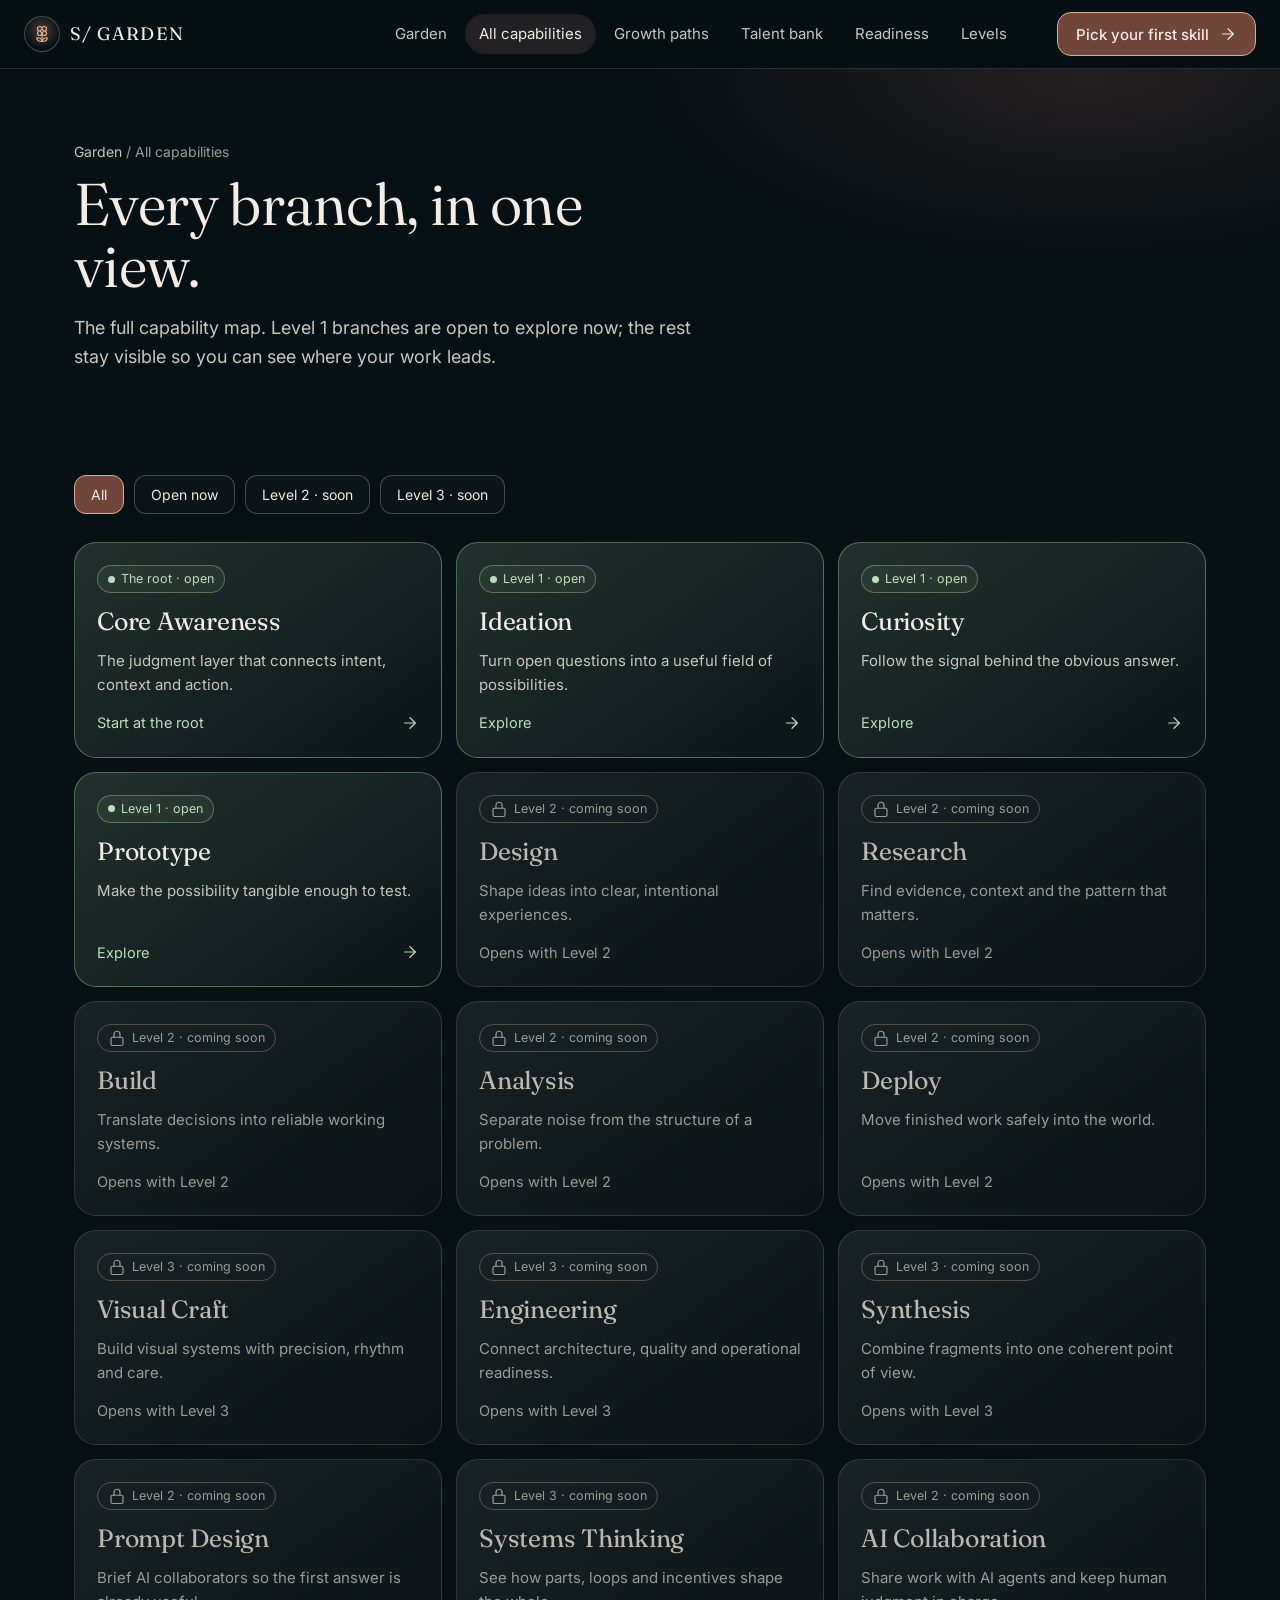
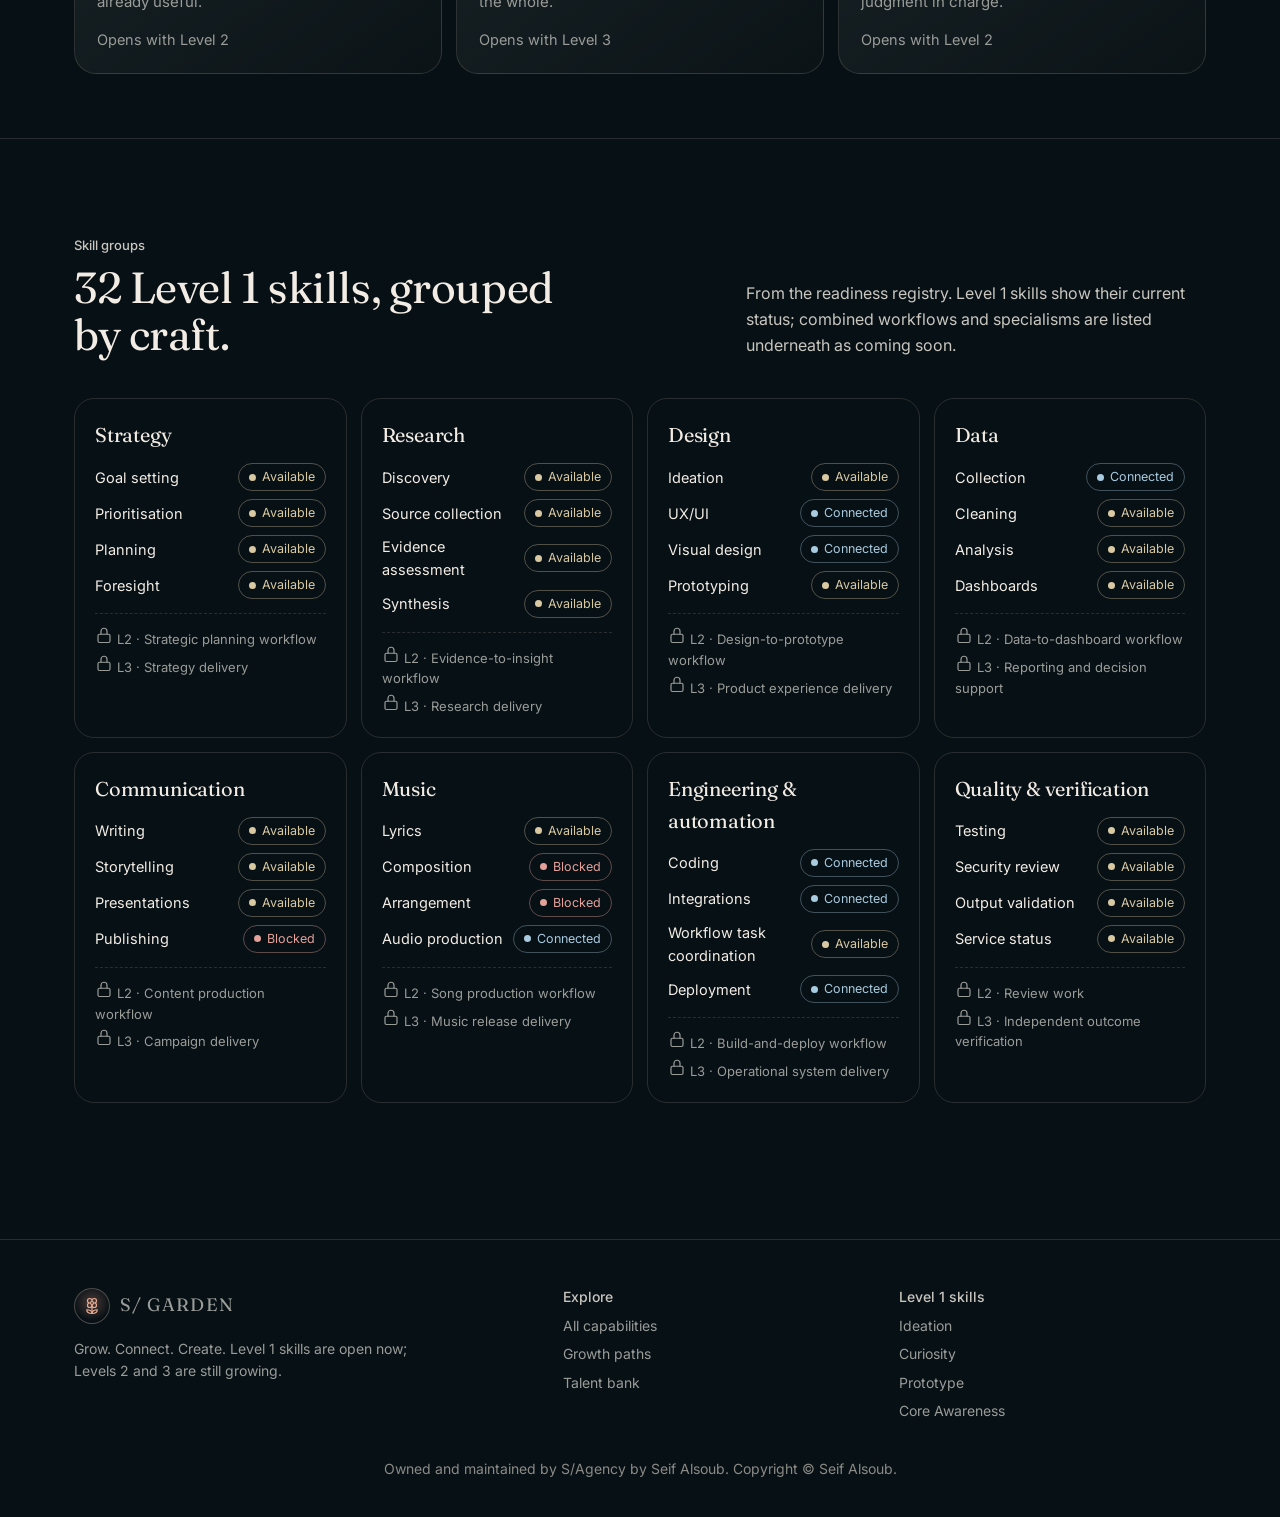
==== commit 7160fdfa: "Keep owner screens short and clear Simplify remaining explanations and labels. Remove internal monit" ====
--- a/capabilities.html
+++ b/capabilities.html
@@ -18,7 +18,7 @@
  <div class="grid3" id="cap-grid"><a class="cap live" href="skills/core-awareness.html" data-tags="open root"><span class="pill open" style="align-self:flex-start"><span class="dot"></span>The root · open</span><h3>Core Awareness</h3><p>The judgment layer that connects intent, context and action.</p><span class="act">Start at the root <svg class="icon" viewBox="0 0 24 24" aria-hidden="true"><path d="M5 12h14"/><path d="m12 5 7 7-7 7"/></svg></span></a><a class="cap live" href="skills/ideation.html" data-tags="open l1"><span class="pill open" style="align-self:flex-start"><span class="dot"></span>Level 1 · open</span><h3>Ideation</h3><p>Turn open questions into a useful field of possibilities.</p><span class="act">Explore <svg class="icon" viewBox="0 0 24 24" aria-hidden="true"><path d="M5 12h14"/><path d="m12 5 7 7-7 7"/></svg></span></a><a class="cap live" href="skills/curiosity.html" data-tags="open l1"><span class="pill open" style="align-self:flex-start"><span class="dot"></span>Level 1 · open</span><h3>Curiosity</h3><p>Follow the signal behind the obvious answer.</p><span class="act">Explore <svg class="icon" viewBox="0 0 24 24" aria-hidden="true"><path d="M5 12h14"/><path d="m12 5 7 7-7 7"/></svg></span></a><a class="cap live" href="skills/prototype.html" data-tags="open l1"><span class="pill open" style="align-self:flex-start"><span class="dot"></span>Level 1 · open</span><h3>Prototype</h3><p>Make the possibility tangible enough to test.</p><span class="act">Explore <svg class="icon" viewBox="0 0 24 24" aria-hidden="true"><path d="M5 12h14"/><path d="m12 5 7 7-7 7"/></svg></span></a><div class="cap locked" data-tags="l2"><span class="pill soon" style="align-self:flex-start"><svg class="icon" viewBox="0 0 24 24" aria-hidden="true"><rect width="16" height="11" x="4" y="11" rx="2"/><path d="M8 11V7a4 4 0 0 1 8 0v4"/></svg> Level 2 · coming soon</span><h3>Design</h3><p>Shape ideas into clear, intentional experiences.</p><span class="act">Opens with Level 2</span></div><div class="cap locked" data-tags="l2"><span class="pill soon" style="align-self:flex-start"><svg class="icon" viewBox="0 0 24 24" aria-hidden="true"><rect width="16" height="11" x="4" y="11" rx="2"/><path d="M8 11V7a4 4 0 0 1 8 0v4"/></svg> Level 2 · coming soon</span><h3>Research</h3><p>Find evidence, context and the pattern that matters.</p><span class="act">Opens with Level 2</span></div><div class="cap locked" data-tags="l2"><span class="pill soon" style="align-self:flex-start"><svg class="icon" viewBox="0 0 24 24" aria-hidden="true"><rect width="16" height="11" x="4" y="11" rx="2"/><path d="M8 11V7a4 4 0 0 1 8 0v4"/></svg> Level 2 · coming soon</span><h3>Build</h3><p>Translate decisions into reliable working systems.</p><span class="act">Opens with Level 2</span></div><div class="cap locked" data-tags="l2"><span class="pill soon" style="align-self:flex-start"><svg class="icon" viewBox="0 0 24 24" aria-hidden="true"><rect width="16" height="11" x="4" y="11" rx="2"/><path d="M8 11V7a4 4 0 0 1 8 0v4"/></svg> Level 2 · coming soon</span><h3>Analysis</h3><p>Separate noise from the structure of a problem.</p><span class="act">Opens with Level 2</span></div><div class="cap locked" data-tags="l2"><span class="pill soon" style="align-self:flex-start"><svg class="icon" viewBox="0 0 24 24" aria-hidden="true"><rect width="16" height="11" x="4" y="11" rx="2"/><path d="M8 11V7a4 4 0 0 1 8 0v4"/></svg> Level 2 · coming soon</span><h3>Deploy</h3><p>Move finished work safely into the world.</p><span class="act">Opens with Level 2</span></div><div class="cap locked" data-tags="l3"><span class="pill soon" style="align-self:flex-start"><svg class="icon" viewBox="0 0 24 24" aria-hidden="true"><rect width="16" height="11" x="4" y="11" rx="2"/><path d="M8 11V7a4 4 0 0 1 8 0v4"/></svg> Level 3 · coming soon</span><h3>Visual Craft</h3><p>Build visual systems with precision, rhythm and care.</p><span class="act">Opens with Level 3</span></div><div class="cap locked" data-tags="l3"><span class="pill soon" style="align-self:flex-start"><svg class="icon" viewBox="0 0 24 24" aria-hidden="true"><rect width="16" height="11" x="4" y="11" rx="2"/><path d="M8 11V7a4 4 0 0 1 8 0v4"/></svg> Level 3 · coming soon</span><h3>Engineering</h3><p>Connect architecture, quality and operational readiness.</p><span class="act">Opens with Level 3</span></div><div class="cap locked" data-tags="l3"><span class="pill soon" style="align-self:flex-start"><svg class="icon" viewBox="0 0 24 24" aria-hidden="true"><rect width="16" height="11" x="4" y="11" rx="2"/><path d="M8 11V7a4 4 0 0 1 8 0v4"/></svg> Level 3 · coming soon</span><h3>Synthesis</h3><p>Combine fragments into one coherent point of view.</p><span class="act">Opens with Level 3</span></div><div class="cap locked" data-tags="l2"><span class="pill soon" style="align-self:flex-start"><svg class="icon" viewBox="0 0 24 24" aria-hidden="true"><rect width="16" height="11" x="4" y="11" rx="2"/><path d="M8 11V7a4 4 0 0 1 8 0v4"/></svg> Level 2 · coming soon</span><h3>Prompt Design</h3><p>Brief AI collaborators so the first answer is already useful.</p><span class="act">Opens with Level 2</span></div><div class="cap locked" data-tags="l3"><span class="pill soon" style="align-self:flex-start"><svg class="icon" viewBox="0 0 24 24" aria-hidden="true"><rect width="16" height="11" x="4" y="11" rx="2"/><path d="M8 11V7a4 4 0 0 1 8 0v4"/></svg> Level 3 · coming soon</span><h3>Systems Thinking</h3><p>See how parts, loops and incentives shape the whole.</p><span class="act">Opens with Level 3</span></div><div class="cap locked" data-tags="l2"><span class="pill soon" style="align-self:flex-start"><svg class="icon" viewBox="0 0 24 24" aria-hidden="true"><rect width="16" height="11" x="4" y="11" rx="2"/><path d="M8 11V7a4 4 0 0 1 8 0v4"/></svg> Level 2 · coming soon</span><h3>AI Collaboration</h3><p>Share work with AI agents and keep human judgment in charge.</p><span class="act">Opens with Level 2</span></div></div>
 </div></section>
 <section class="section band"><div class="wrap"><div class="sec-head"><div><p class="label">Skill groups</p><h2>32 Level 1 skills, grouped by craft.</h2></div><p>From the readiness registry. Level 1 skills show their current status; combined workflows and specialisms are listed underneath as coming soon.</p></div>
-<div class="groups"><article class="group"><h3>Strategy</h3><ul><li><span>Goal setting</span><span class="pill Available"><span class="dot"></span>Available</span></li><li><span>Prioritisation</span><span class="pill Available"><span class="dot"></span>Available</span></li><li><span>Planning</span><span class="pill Available"><span class="dot"></span>Available</span></li><li><span>Foresight</span><span class="pill Available"><span class="dot"></span>Available</span></li></ul><div class="later"><span><svg class="icon" viewBox="0 0 24 24" aria-hidden="true"><rect width="16" height="11" x="4" y="11" rx="2"/><path d="M8 11V7a4 4 0 0 1 8 0v4"/></svg> L2 · Strategic planning workflow</span><span><svg class="icon" viewBox="0 0 24 24" aria-hidden="true"><rect width="16" height="11" x="4" y="11" rx="2"/><path d="M8 11V7a4 4 0 0 1 8 0v4"/></svg> L3 · Strategy delivery</span></div></article><article class="group"><h3>Research</h3><ul><li><span>Discovery</span><span class="pill Available"><span class="dot"></span>Available</span></li><li><span>Source collection</span><span class="pill Available"><span class="dot"></span>Available</span></li><li><span>Evidence assessment</span><span class="pill Available"><span class="dot"></span>Available</span></li><li><span>Synthesis</span><span class="pill Available"><span class="dot"></span>Available</span></li></ul><div class="later"><span><svg class="icon" viewBox="0 0 24 24" aria-hidden="true"><rect width="16" height="11" x="4" y="11" rx="2"/><path d="M8 11V7a4 4 0 0 1 8 0v4"/></svg> L2 · Evidence-to-insight workflow</span><span><svg class="icon" viewBox="0 0 24 24" aria-hidden="true"><rect width="16" height="11" x="4" y="11" rx="2"/><path d="M8 11V7a4 4 0 0 1 8 0v4"/></svg> L3 · Research delivery</span></div></article><article class="group"><h3>Design</h3><ul><li><span>Ideation</span><span class="pill Available"><span class="dot"></span>Available</span></li><li><span>UX/UI</span><span class="pill Connected"><span class="dot"></span>Connected</span></li><li><span>Visual design</span><span class="pill Connected"><span class="dot"></span>Connected</span></li><li><span>Prototyping</span><span class="pill Available"><span class="dot"></span>Available</span></li></ul><div class="later"><span><svg class="icon" viewBox="0 0 24 24" aria-hidden="true"><rect width="16" height="11" x="4" y="11" rx="2"/><path d="M8 11V7a4 4 0 0 1 8 0v4"/></svg> L2 · Design-to-prototype workflow</span><span><svg class="icon" viewBox="0 0 24 24" aria-hidden="true"><rect width="16" height="11" x="4" y="11" rx="2"/><path d="M8 11V7a4 4 0 0 1 8 0v4"/></svg> L3 · Product experience delivery</span></div></article><article class="group"><h3>Data</h3><ul><li><span>Collection</span><span class="pill Connected"><span class="dot"></span>Connected</span></li><li><span>Cleaning</span><span class="pill Available"><span class="dot"></span>Available</span></li><li><span>Analysis</span><span class="pill Available"><span class="dot"></span>Available</span></li><li><span>Dashboards</span><span class="pill Available"><span class="dot"></span>Available</span></li></ul><div class="later"><span><svg class="icon" viewBox="0 0 24 24" aria-hidden="true"><rect width="16" height="11" x="4" y="11" rx="2"/><path d="M8 11V7a4 4 0 0 1 8 0v4"/></svg> L2 · Data-to-dashboard workflow</span><span><svg class="icon" viewBox="0 0 24 24" aria-hidden="true"><rect width="16" height="11" x="4" y="11" rx="2"/><path d="M8 11V7a4 4 0 0 1 8 0v4"/></svg> L3 · Reporting and decision support</span></div></article><article class="group"><h3>Communication</h3><ul><li><span>Writing</span><span class="pill Available"><span class="dot"></span>Available</span></li><li><span>Storytelling</span><span class="pill Available"><span class="dot"></span>Available</span></li><li><span>Presentations</span><span class="pill Available"><span class="dot"></span>Available</span></li><li><span>Publishing</span><span class="pill Blocked"><span class="dot"></span>Blocked</span></li></ul><div class="later"><span><svg class="icon" viewBox="0 0 24 24" aria-hidden="true"><rect width="16" height="11" x="4" y="11" rx="2"/><path d="M8 11V7a4 4 0 0 1 8 0v4"/></svg> L2 · Content production workflow</span><span><svg class="icon" viewBox="0 0 24 24" aria-hidden="true"><rect width="16" height="11" x="4" y="11" rx="2"/><path d="M8 11V7a4 4 0 0 1 8 0v4"/></svg> L3 · Campaign delivery</span></div></article><article class="group"><h3>Music</h3><ul><li><span>Lyrics</span><span class="pill Available"><span class="dot"></span>Available</span></li><li><span>Composition</span><span class="pill Blocked"><span class="dot"></span>Blocked</span></li><li><span>Arrangement</span><span class="pill Blocked"><span class="dot"></span>Blocked</span></li><li><span>Audio production</span><span class="pill Connected"><span class="dot"></span>Connected</span></li></ul><div class="later"><span><svg class="icon" viewBox="0 0 24 24" aria-hidden="true"><rect width="16" height="11" x="4" y="11" rx="2"/><path d="M8 11V7a4 4 0 0 1 8 0v4"/></svg> L2 · Song production workflow</span><span><svg class="icon" viewBox="0 0 24 24" aria-hidden="true"><rect width="16" height="11" x="4" y="11" rx="2"/><path d="M8 11V7a4 4 0 0 1 8 0v4"/></svg> L3 · Music release delivery</span></div></article><article class="group"><h3>Engineering &amp; automation</h3><ul><li><span>Coding</span><span class="pill Connected"><span class="dot"></span>Connected</span></li><li><span>Integrations</span><span class="pill Connected"><span class="dot"></span>Connected</span></li><li><span>Workflow task coordination</span><span class="pill Available"><span class="dot"></span>Available</span></li><li><span>Deployment</span><span class="pill Connected"><span class="dot"></span>Connected</span></li></ul><div class="later"><span><svg class="icon" viewBox="0 0 24 24" aria-hidden="true"><rect width="16" height="11" x="4" y="11" rx="2"/><path d="M8 11V7a4 4 0 0 1 8 0v4"/></svg> L2 · Build-and-deploy workflow</span><span><svg class="icon" viewBox="0 0 24 24" aria-hidden="true"><rect width="16" height="11" x="4" y="11" rx="2"/><path d="M8 11V7a4 4 0 0 1 8 0v4"/></svg> L3 · Operational system delivery</span></div></article><article class="group"><h3>Quality &amp; verification</h3><ul><li><span>Testing</span><span class="pill Available"><span class="dot"></span>Available</span></li><li><span>Security review</span><span class="pill Available"><span class="dot"></span>Available</span></li><li><span>Output validation</span><span class="pill Available"><span class="dot"></span>Available</span></li><li><span>Monitoring</span><span class="pill Available"><span class="dot"></span>Available</span></li></ul><div class="later"><span><svg class="icon" viewBox="0 0 24 24" aria-hidden="true"><rect width="16" height="11" x="4" y="11" rx="2"/><path d="M8 11V7a4 4 0 0 1 8 0v4"/></svg> L2 · Validation and monitoring workflow</span><span><svg class="icon" viewBox="0 0 24 24" aria-hidden="true"><rect width="16" height="11" x="4" y="11" rx="2"/><path d="M8 11V7a4 4 0 0 1 8 0v4"/></svg> L3 · Independent outcome verification</span></div></article></div></div></section></main>
+<div class="groups"><article class="group"><h3>Strategy</h3><ul><li><span>Goal setting</span><span class="pill Available"><span class="dot"></span>Available</span></li><li><span>Prioritisation</span><span class="pill Available"><span class="dot"></span>Available</span></li><li><span>Planning</span><span class="pill Available"><span class="dot"></span>Available</span></li><li><span>Foresight</span><span class="pill Available"><span class="dot"></span>Available</span></li></ul><div class="later"><span><svg class="icon" viewBox="0 0 24 24" aria-hidden="true"><rect width="16" height="11" x="4" y="11" rx="2"/><path d="M8 11V7a4 4 0 0 1 8 0v4"/></svg> L2 · Strategic planning workflow</span><span><svg class="icon" viewBox="0 0 24 24" aria-hidden="true"><rect width="16" height="11" x="4" y="11" rx="2"/><path d="M8 11V7a4 4 0 0 1 8 0v4"/></svg> L3 · Strategy delivery</span></div></article><article class="group"><h3>Research</h3><ul><li><span>Discovery</span><span class="pill Available"><span class="dot"></span>Available</span></li><li><span>Source collection</span><span class="pill Available"><span class="dot"></span>Available</span></li><li><span>Evidence assessment</span><span class="pill Available"><span class="dot"></span>Available</span></li><li><span>Synthesis</span><span class="pill Available"><span class="dot"></span>Available</span></li></ul><div class="later"><span><svg class="icon" viewBox="0 0 24 24" aria-hidden="true"><rect width="16" height="11" x="4" y="11" rx="2"/><path d="M8 11V7a4 4 0 0 1 8 0v4"/></svg> L2 · Evidence-to-insight workflow</span><span><svg class="icon" viewBox="0 0 24 24" aria-hidden="true"><rect width="16" height="11" x="4" y="11" rx="2"/><path d="M8 11V7a4 4 0 0 1 8 0v4"/></svg> L3 · Research delivery</span></div></article><article class="group"><h3>Design</h3><ul><li><span>Ideation</span><span class="pill Available"><span class="dot"></span>Available</span></li><li><span>UX/UI</span><span class="pill Connected"><span class="dot"></span>Connected</span></li><li><span>Visual design</span><span class="pill Connected"><span class="dot"></span>Connected</span></li><li><span>Prototyping</span><span class="pill Available"><span class="dot"></span>Available</span></li></ul><div class="later"><span><svg class="icon" viewBox="0 0 24 24" aria-hidden="true"><rect width="16" height="11" x="4" y="11" rx="2"/><path d="M8 11V7a4 4 0 0 1 8 0v4"/></svg> L2 · Design-to-prototype workflow</span><span><svg class="icon" viewBox="0 0 24 24" aria-hidden="true"><rect width="16" height="11" x="4" y="11" rx="2"/><path d="M8 11V7a4 4 0 0 1 8 0v4"/></svg> L3 · Product experience delivery</span></div></article><article class="group"><h3>Data</h3><ul><li><span>Collection</span><span class="pill Connected"><span class="dot"></span>Connected</span></li><li><span>Cleaning</span><span class="pill Available"><span class="dot"></span>Available</span></li><li><span>Analysis</span><span class="pill Available"><span class="dot"></span>Available</span></li><li><span>Dashboards</span><span class="pill Available"><span class="dot"></span>Available</span></li></ul><div class="later"><span><svg class="icon" viewBox="0 0 24 24" aria-hidden="true"><rect width="16" height="11" x="4" y="11" rx="2"/><path d="M8 11V7a4 4 0 0 1 8 0v4"/></svg> L2 · Data-to-dashboard workflow</span><span><svg class="icon" viewBox="0 0 24 24" aria-hidden="true"><rect width="16" height="11" x="4" y="11" rx="2"/><path d="M8 11V7a4 4 0 0 1 8 0v4"/></svg> L3 · Reporting and decision support</span></div></article><article class="group"><h3>Communication</h3><ul><li><span>Writing</span><span class="pill Available"><span class="dot"></span>Available</span></li><li><span>Storytelling</span><span class="pill Available"><span class="dot"></span>Available</span></li><li><span>Presentations</span><span class="pill Available"><span class="dot"></span>Available</span></li><li><span>Publishing</span><span class="pill Blocked"><span class="dot"></span>Blocked</span></li></ul><div class="later"><span><svg class="icon" viewBox="0 0 24 24" aria-hidden="true"><rect width="16" height="11" x="4" y="11" rx="2"/><path d="M8 11V7a4 4 0 0 1 8 0v4"/></svg> L2 · Content production workflow</span><span><svg class="icon" viewBox="0 0 24 24" aria-hidden="true"><rect width="16" height="11" x="4" y="11" rx="2"/><path d="M8 11V7a4 4 0 0 1 8 0v4"/></svg> L3 · Campaign delivery</span></div></article><article class="group"><h3>Music</h3><ul><li><span>Lyrics</span><span class="pill Available"><span class="dot"></span>Available</span></li><li><span>Composition</span><span class="pill Blocked"><span class="dot"></span>Blocked</span></li><li><span>Arrangement</span><span class="pill Blocked"><span class="dot"></span>Blocked</span></li><li><span>Audio production</span><span class="pill Connected"><span class="dot"></span>Connected</span></li></ul><div class="later"><span><svg class="icon" viewBox="0 0 24 24" aria-hidden="true"><rect width="16" height="11" x="4" y="11" rx="2"/><path d="M8 11V7a4 4 0 0 1 8 0v4"/></svg> L2 · Song production workflow</span><span><svg class="icon" viewBox="0 0 24 24" aria-hidden="true"><rect width="16" height="11" x="4" y="11" rx="2"/><path d="M8 11V7a4 4 0 0 1 8 0v4"/></svg> L3 · Music release delivery</span></div></article><article class="group"><h3>Engineering &amp; automation</h3><ul><li><span>Coding</span><span class="pill Connected"><span class="dot"></span>Connected</span></li><li><span>Integrations</span><span class="pill Connected"><span class="dot"></span>Connected</span></li><li><span>Workflow task coordination</span><span class="pill Available"><span class="dot"></span>Available</span></li><li><span>Deployment</span><span class="pill Connected"><span class="dot"></span>Connected</span></li></ul><div class="later"><span><svg class="icon" viewBox="0 0 24 24" aria-hidden="true"><rect width="16" height="11" x="4" y="11" rx="2"/><path d="M8 11V7a4 4 0 0 1 8 0v4"/></svg> L2 · Build-and-deploy workflow</span><span><svg class="icon" viewBox="0 0 24 24" aria-hidden="true"><rect width="16" height="11" x="4" y="11" rx="2"/><path d="M8 11V7a4 4 0 0 1 8 0v4"/></svg> L3 · Operational system delivery</span></div></article><article class="group"><h3>Quality &amp; verification</h3><ul><li><span>Testing</span><span class="pill Available"><span class="dot"></span>Available</span></li><li><span>Security review</span><span class="pill Available"><span class="dot"></span>Available</span></li><li><span>Output validation</span><span class="pill Available"><span class="dot"></span>Available</span></li><li><span>Service status</span><span class="pill Available"><span class="dot"></span>Available</span></li></ul><div class="later"><span><svg class="icon" viewBox="0 0 24 24" aria-hidden="true"><rect width="16" height="11" x="4" y="11" rx="2"/><path d="M8 11V7a4 4 0 0 1 8 0v4"/></svg> L2 · Review work</span><span><svg class="icon" viewBox="0 0 24 24" aria-hidden="true"><rect width="16" height="11" x="4" y="11" rx="2"/><path d="M8 11V7a4 4 0 0 1 8 0v4"/></svg> L3 · Independent outcome verification</span></div></article></div></div></section></main>
 <footer class="site-foot"><div class="wrap"><div class="foot-grid">
 <div><a class="brand" href="index.html"><span class="mark"><svg class="icon" viewBox="0 0 24 24" aria-hidden="true"><path d="M12 5a3 3 0 1 1 3 3m-3-3a3 3 0 1 0-3 3m3-3v1M9 8a3 3 0 1 0 3 3M9 8h1m5 0a3 3 0 1 1-3 3m3-3h-1m-2 3v-1"/><circle cx="12" cy="8" r="2"/><path d="M12 10v12"/><path d="M12 22c4.2 0 7-1.667 7-5-4.2 0-7 1.667-7 5Z"/><path d="M12 22c-4.2 0-7-1.667-7-5 4.2 0 7 1.667 7 5Z"/></svg></span>S/ GARDEN</a><p style="margin-top:14px;max-width:38ch">Grow. Connect. Create. Level 1 skills are open now; Levels 2 and 3 are still growing.</p></div>
 <div><h4>Explore</h4><ul><li><a href="capabilities.html">All capabilities</a></li><li><a href="growth-paths.html">Growth paths</a></li><li><a href="talent-bank.html">Talent bank</a></li></ul></div>
